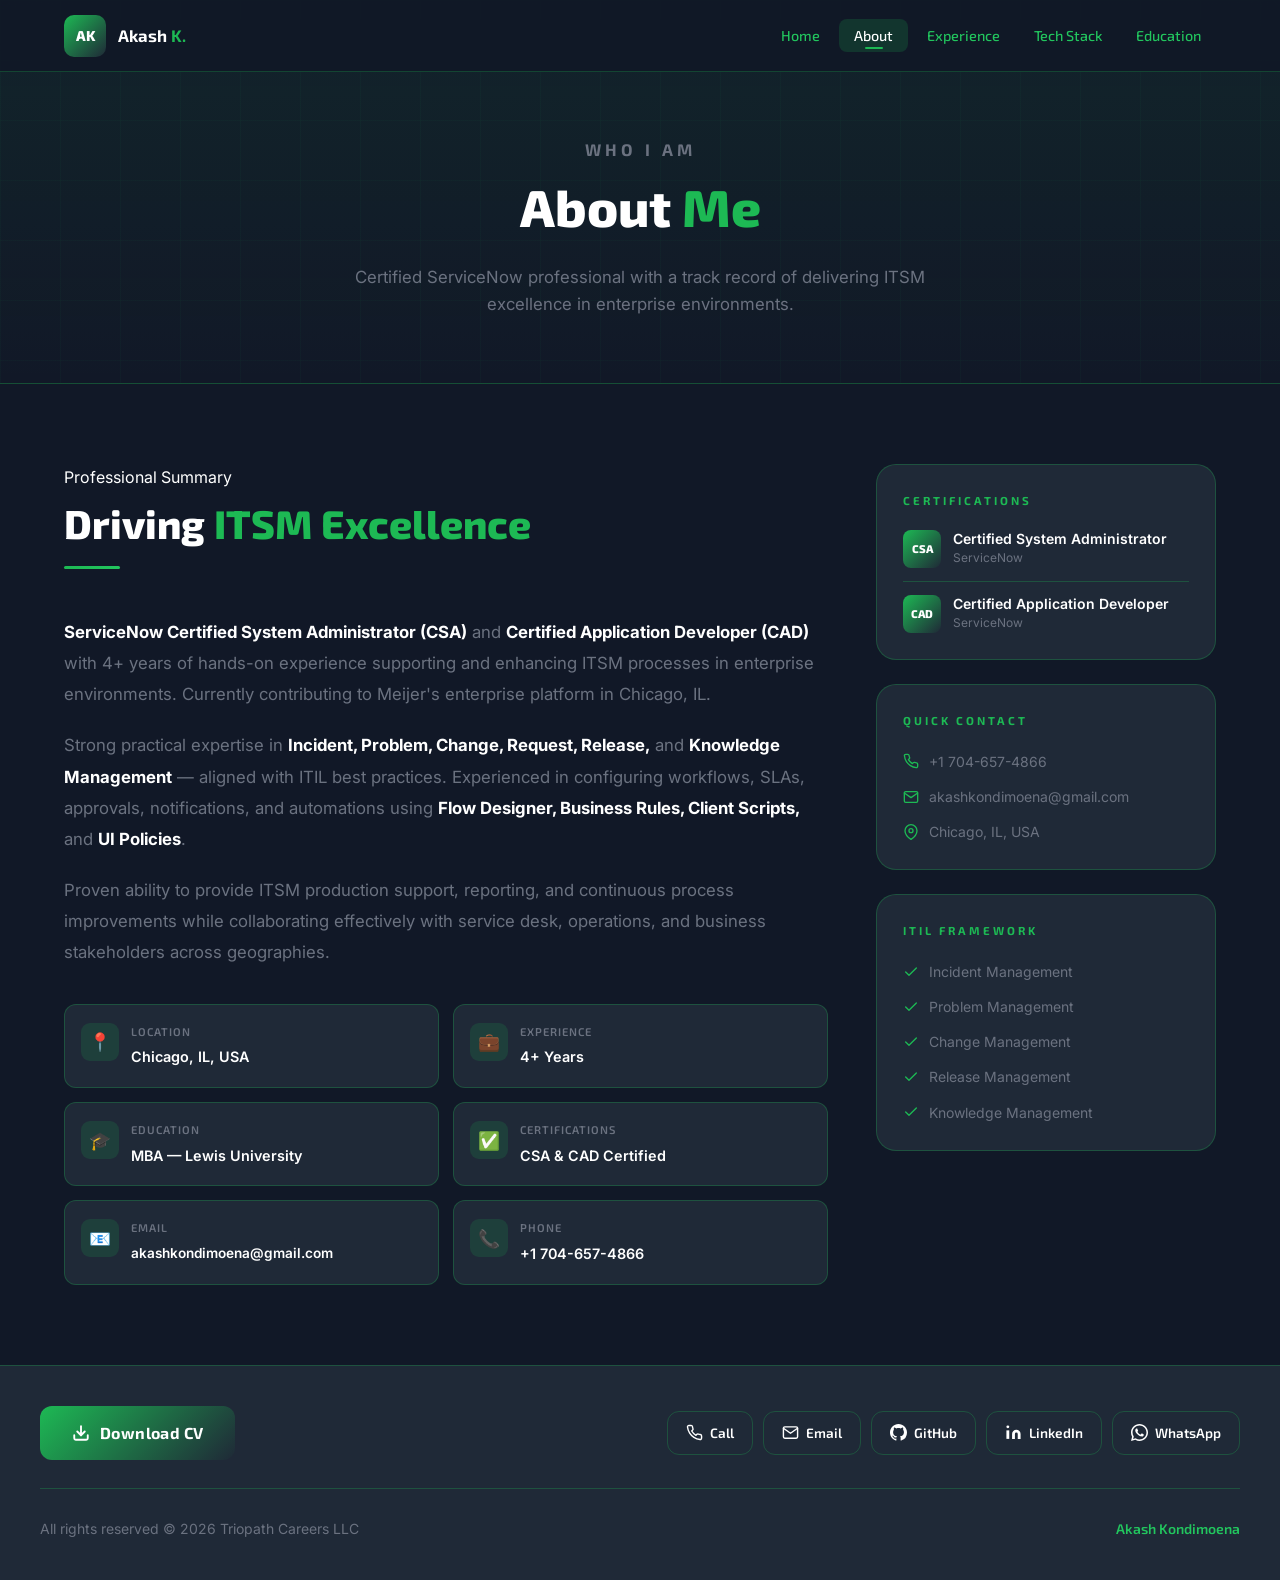
==== about.html @ beff3162 "akash-portfolio-files" ====
<!DOCTYPE html>
<html lang="en">
<head>
  <meta charset="UTF-8" />
  <meta name="viewport" content="width=device-width, initial-scale=1.0" />
  <meta name="description" content="About Akash Kondimoena — ServiceNow Developer with 4+ years enterprise ITSM experience." />
  <title>About | Akash Kondimoena</title>
  <link rel="preconnect" href="https://fonts.googleapis.com" />
  <link rel="preconnect" href="https://fonts.gstatic.com" crossorigin />
  <link href="https://fonts.googleapis.com/css2?family=Exo+2:ital,wght@0,300;0,400;0,500;0,600;0,700;0,800;1,300&family=Inter:wght@300;400;500;600&display=swap" rel="stylesheet" />
  <link rel="stylesheet" href="css/style.css" />
</head>
<body data-page="about">

  <!-- ── NAVBAR ─────────────────────────────────────────────── -->
  <nav class="navbar" id="navbar" role="navigation" aria-label="Main navigation">
    <div class="nav-container">
      <a aria-label='Home' class='nav-logo' href='/'>
        <span class="logo-badge" aria-hidden="true">AK</span>
        <span class="logo-name">Akash <span class="accent">K.</span></span>
      </a>
      <ul class="nav-menu" id="navMenu" role="menubar">
        <li role="none"><a class='nav-link' data-page='home' href='/' role='menuitem'>Home</a></li>
        <li role="none"><a class='nav-link' data-page='about' href='/about' role='menuitem'>About</a></li>
        <li role="none"><a class='nav-link' data-page='experience' href='/experience' role='menuitem'>Experience</a></li>
        <li role="none"><a class='nav-link' data-page='techstack' href='/techstack' role='menuitem'>Tech Stack</a></li>
        <li role="none"><a class='nav-link' data-page='education' href='/education' role='menuitem'>Education</a></li>
      </ul>
      <button class="hamburger" id="hamburger" aria-label="Toggle navigation" aria-expanded="false">
        <span></span><span></span><span></span>
      </button>
    </div>
  </nav>

  <main>

    <!-- ── PAGE HERO ──────────────────────────────────────────── -->
    <section class="page-hero" aria-label="Page header">
      <p class="page-hero-label">Who I Am</p>
      <h1>About <span class="accent">Me</span></h1>
      <p>Certified ServiceNow professional with a track record of delivering ITSM excellence in enterprise environments.</p>
    </section>

    <!-- ── ABOUT CONTENT ──────────────────────────────────────── -->
    <section class="section" aria-label="About details">
      <div class="container">
        <div class="about-layout">

          <!-- Left: Summary + Highlights -->
          <div>
            <span class="section-label">Professional Summary</span>
            <h2 class="section-title">Driving <span class="accent">ITSM Excellence</span></h2>
            <div class="section-divider"></div>

            <div class="about-summary fade-in">
              <p>
                <strong>ServiceNow Certified System Administrator (CSA)</strong> and
                <strong>Certified Application Developer (CAD)</strong> with 4+ years of
                hands-on experience supporting and enhancing ITSM processes in enterprise
                environments. Currently contributing to Meijer's enterprise platform in
                Chicago, IL.
              </p>
              <p>
                Strong practical expertise in <strong>Incident, Problem, Change, Request,
                Release,</strong> and <strong>Knowledge Management</strong> — aligned with
                ITIL best practices. Experienced in configuring workflows, SLAs, approvals,
                notifications, and automations using <strong>Flow Designer, Business Rules,
                Client Scripts,</strong> and <strong>UI Policies</strong>.
              </p>
              <p>
                Proven ability to provide ITSM production support, reporting, and continuous
                process improvements while collaborating effectively with service desk,
                operations, and business stakeholders across geographies.
              </p>
            </div>

            <!-- Key Highlights -->
            <div class="highlights-grid" aria-label="Key highlights">

              <div class="highlight-card fade-in delay-1">
                <div class="hl-icon" aria-hidden="true">📍</div>
                <div>
                  <p class="hl-lbl">Location</p>
                  <p class="hl-val">Chicago, IL, USA</p>
                </div>
              </div>

              <div class="highlight-card fade-in delay-1">
                <div class="hl-icon" aria-hidden="true">💼</div>
                <div>
                  <p class="hl-lbl">Experience</p>
                  <p class="hl-val">4+ Years</p>
                </div>
              </div>

              <div class="highlight-card fade-in delay-2">
                <div class="hl-icon" aria-hidden="true">🎓</div>
                <div>
                  <p class="hl-lbl">Education</p>
                  <p class="hl-val">MBA — Lewis University</p>
                </div>
              </div>

              <div class="highlight-card fade-in delay-2">
                <div class="hl-icon" aria-hidden="true">✅</div>
                <div>
                  <p class="hl-lbl">Certifications</p>
                  <p class="hl-val">CSA &amp; CAD Certified</p>
                </div>
              </div>

              <div class="highlight-card fade-in delay-3">
                <div class="hl-icon" aria-hidden="true">📧</div>
                <div>
                  <p class="hl-lbl">Email</p>
                  <p class="hl-val" style="font-size:0.85rem;">akashkondimoena@gmail.com</p>
                </div>
              </div>

              <div class="highlight-card fade-in delay-3">
                <div class="hl-icon" aria-hidden="true">📞</div>
                <div>
                  <p class="hl-lbl">Phone</p>
                  <p class="hl-val">+1 704-657-4866</p>
                </div>
              </div>

            </div>
          </div>

          <!-- Right: Sidebar -->
          <div class="about-sidebar">

            <!-- Certifications Panel -->
            <div class="sidebar-panel fade-in">
              <p class="sidebar-panel-title">Certifications</p>

              <div class="cert-row">
                <div class="cert-icon-box">CSA</div>
                <div>
                  <p class="cert-row-name">Certified System Administrator</p>
                  <p class="cert-row-org">ServiceNow</p>
                </div>
              </div>

              <div class="cert-row">
                <div class="cert-icon-box">CAD</div>
                <div>
                  <p class="cert-row-name">Certified Application Developer</p>
                  <p class="cert-row-org">ServiceNow</p>
                </div>
              </div>
            </div>

            <!-- Contact Quick Panel -->
            <div class="sidebar-panel fade-in delay-1">
              <p class="sidebar-panel-title">Quick Contact</p>
              <ul class="contact-info-list">

                <li class="contact-info-item">
                  <svg viewBox="0 0 24 24" fill="none" stroke="currentColor" stroke-width="2" stroke-linecap="round" stroke-linejoin="round" aria-hidden="true">
                    <path d="M22 16.92v3a2 2 0 0 1-2.18 2 19.79 19.79 0 0 1-8.63-3.07 19.5 19.5 0 0 1-6-6 19.79 19.79 0 0 1-3.07-8.67A2 2 0 0 1 4.11 2h3a2 2 0 0 1 2 1.72 12.84 12.84 0 0 0 .7 2.81 2 2 0 0 1-.45 2.11L8.09 9.91a16 16 0 0 0 6 6l1.27-1.27a2 2 0 0 1 2.11-.45 12.84 12.84 0 0 0 2.81.7A2 2 0 0 1 22 16.92z"/>
                  </svg>
                  <a href="tel:+17046574866" style="color:inherit;">+1 704-657-4866</a>
                </li>

                <li class="contact-info-item">
                  <svg viewBox="0 0 24 24" fill="none" stroke="currentColor" stroke-width="2" stroke-linecap="round" stroke-linejoin="round" aria-hidden="true">
                    <path d="M4 4h16c1.1 0 2 .9 2 2v12c0 1.1-.9 2-2 2H4c-1.1 0-2-.9-2-2V6c0-1.1.9-2 2-2z"/>
                    <polyline points="22,6 12,13 2,6"/>
                  </svg>
                  <a href="mailto:akashkondimoena@gmail.com" style="color:inherit;">akashkondimoena@gmail.com</a>
                </li>

                <li class="contact-info-item">
                  <svg viewBox="0 0 24 24" fill="none" stroke="currentColor" stroke-width="2" stroke-linecap="round" stroke-linejoin="round" aria-hidden="true">
                    <path d="M21 10c0 7-9 13-9 13s-9-6-9-13a9 9 0 0 1 18 0z"/>
                    <circle cx="12" cy="10" r="3"/>
                  </svg>
                  Chicago, IL, USA
                </li>

              </ul>
            </div>

            <!-- ITIL Framework -->
            <div class="sidebar-panel fade-in delay-2">
              <p class="sidebar-panel-title">ITIL Framework</p>
              <ul class="contact-info-list">
                <li class="contact-info-item">
                  <svg viewBox="0 0 24 24" fill="none" stroke="currentColor" stroke-width="2" stroke-linecap="round" stroke-linejoin="round" aria-hidden="true">
                    <polyline points="20 6 9 17 4 12"/>
                  </svg>
                  Incident Management
                </li>
                <li class="contact-info-item">
                  <svg viewBox="0 0 24 24" fill="none" stroke="currentColor" stroke-width="2" stroke-linecap="round" stroke-linejoin="round" aria-hidden="true">
                    <polyline points="20 6 9 17 4 12"/>
                  </svg>
                  Problem Management
                </li>
                <li class="contact-info-item">
                  <svg viewBox="0 0 24 24" fill="none" stroke="currentColor" stroke-width="2" stroke-linecap="round" stroke-linejoin="round" aria-hidden="true">
                    <polyline points="20 6 9 17 4 12"/>
                  </svg>
                  Change Management
                </li>
                <li class="contact-info-item">
                  <svg viewBox="0 0 24 24" fill="none" stroke="currentColor" stroke-width="2" stroke-linecap="round" stroke-linejoin="round" aria-hidden="true">
                    <polyline points="20 6 9 17 4 12"/>
                  </svg>
                  Release Management
                </li>
                <li class="contact-info-item">
                  <svg viewBox="0 0 24 24" fill="none" stroke="currentColor" stroke-width="2" stroke-linecap="round" stroke-linejoin="round" aria-hidden="true">
                    <polyline points="20 6 9 17 4 12"/>
                  </svg>
                  Knowledge Management
                </li>
              </ul>
            </div>

          </div>
        </div>
      </div>
    </section>

  </main>

  <!-- ── FOOTER (injected by JS) ────────────────────────────── -->
  <footer class="site-footer" id="site-footer" role="contentinfo"></footer>

  <script src="js/main.js"></script>
</body>
</html>
---- css/style.css ----
/* ============================================================
   AKASH KONDIMOENA — PORTFOLIO STYLESHEET
   Fonts   : Exo 2 (≈ Samsung One) | Inter (≈ Oracle Sans)
   Palette : Charcoal Black | Dark Gray | Accent Green | Primary Green | White
   ============================================================ */

@import url('https://fonts.googleapis.com/css2?family=Exo+2:ital,wght@0,300;0,400;0,500;0,600;0,700;0,800;1,300&family=Inter:wght@300;400;500;600&display=swap');

/* ── DESIGN TOKENS ─────────────────────────────────────────── */
:root {
  /* Core Palette */
  --dark-navy:   #111827;
  --royal-blue:  #1F2937;
  --light-azure: #22C55E;
  --royal-azure: #1DB954;
  --white:       #FFFFFF;

  /* Surface tints */
  --surface-1:   #1F2937;
  --surface-2:   #374151;
  --border:      rgba(29, 185, 84, 0.28);
  --text-muted:  #6B7280;

  /* Typography */
  --font-primary:   'Exo 2', 'Segoe UI', Arial, sans-serif;
  --font-secondary: 'Inter', 'Segoe UI', system-ui, sans-serif;

  /* Layout */
  --nav-height: 72px;
  --max-w:      1200px;

  /* Effects */
  --transition: all 0.3s cubic-bezier(0.4, 0, 0.2, 1);
  --radius:     12px;
  --radius-lg:  20px;
  --shadow:     0 8px 32px rgba(17, 24, 39, 0.65);
  --glow:       0 0 24px rgba(29, 185, 84, 0.35);
}

/* ── RESET ─────────────────────────────────────────────────── */
*, *::before, *::after { box-sizing: border-box; margin: 0; padding: 0; }
html  { scroll-behavior: smooth; font-size: 16px; }
body  {
  font-family: var(--font-secondary);
  background: var(--dark-navy);
  color: var(--white);
  line-height: 1.65;
  min-height: 100vh;
  overflow-x: hidden;
}
a   { text-decoration: none; color: inherit; }
ul  { list-style: none; }
img { max-width: 100%; display: block; }

/* ── UTILITIES ─────────────────────────────────────────────── */
.container    { max-width: var(--max-w); margin: 0 auto; padding: 0 24px; }
.accent       { color: var(--royal-azure); }
.text-azure   { color: var(--light-azure); }
.text-muted   { color: var(--text-muted); }
.section      { padding: 80px 0; }
.section > .container > .section-label {
  display: block;
  font-family: var(--font-primary);
  font-size: 0.72rem;
  font-weight: 700;
  letter-spacing: 4px;
  text-transform: uppercase;
  color: var(--royal-azure);
  margin-bottom: 12px;
}
.section-title {
  font-family: var(--font-primary);
  font-size: clamp(1.75rem, 3.5vw, 2.5rem);
  font-weight: 800;
  margin-bottom: 10px;
}
.section-divider {
  width: 56px; height: 3px;
  background: linear-gradient(90deg, var(--royal-azure), var(--light-azure));
  border-radius: 2px;
  margin-bottom: 48px;
}

/* ── BUTTONS ───────────────────────────────────────────────── */
.btn {
  display: inline-flex;
  align-items: center;
  gap: 8px;
  padding: 13px 30px;
  border-radius: var(--radius);
  font-family: var(--font-primary);
  font-size: 0.95rem;
  font-weight: 600;
  letter-spacing: 0.4px;
  cursor: pointer;
  transition: var(--transition);
  border: 2px solid transparent;
  white-space: nowrap;
}
.btn-primary {
  background: var(--royal-azure);
  color: var(--white);
  border-color: var(--royal-azure);
}
.btn-primary:hover {
  background: var(--royal-blue);
  border-color: var(--royal-blue);
  transform: translateY(-2px);
  box-shadow: var(--glow);
}
.btn-secondary {
  background: transparent;
  color: var(--white);
  border-color: var(--royal-azure);
}
.btn-secondary:hover {
  background: rgba(29, 185, 84, 0.15);
  transform: translateY(-2px);
}

/* ── NAVBAR ────────────────────────────────────────────────── */
.navbar {
  position: fixed;
  top: 0; left: 0; right: 0;
  height: var(--nav-height);
  z-index: 1000;
  background: rgba(17, 24, 39, 0.92);
  backdrop-filter: blur(20px);
  -webkit-backdrop-filter: blur(20px);
  border-bottom: 1px solid var(--border);
  transition: var(--transition);
}
.navbar.scrolled { box-shadow: 0 4px 28px rgba(17, 24, 39, 0.85); }

.nav-container {
  max-width: var(--max-w);
  margin: 0 auto;
  padding: 0 24px;
  height: 100%;
  display: flex;
  align-items: center;
  justify-content: space-between;
}

/* Logo */
.nav-logo { display: flex; align-items: center; gap: 12px; }
.logo-badge {
  width: 42px; height: 42px;
  border-radius: 10px;
  background: linear-gradient(135deg, var(--royal-azure) 0%, var(--royal-blue) 100%);
  display: flex; align-items: center; justify-content: center;
  font-family: var(--font-primary);
  font-weight: 800; font-size: 0.9rem;
  color: var(--white);
  flex-shrink: 0;
}
.logo-name {
  font-family: var(--font-primary);
  font-size: 1.05rem; font-weight: 700;
}

/* Nav links */
.nav-menu { display: flex; align-items: center; gap: 4px; }
.nav-link {
  padding: 8px 15px;
  border-radius: 8px;
  font-family: var(--font-primary);
  font-size: 0.9rem; font-weight: 500;
  color: var(--light-azure);
  transition: var(--transition);
  position: relative;
}
.nav-link:hover,
.nav-link.active {
  color: var(--white);
  background: rgba(29, 185, 84, 0.18);
}
.nav-link.active::after {
  content: '';
  position: absolute; bottom: 3px; left: 50%;
  transform: translateX(-50%);
  width: 18px; height: 2px;
  background: var(--royal-azure); border-radius: 2px;
}

/* Hamburger */
.hamburger {
  display: none;
  flex-direction: column;
  gap: 5px;
  background: none; border: none;
  cursor: pointer; padding: 6px;
}
.hamburger span {
  display: block; width: 24px; height: 2px;
  background: var(--white); border-radius: 2px;
  transition: var(--transition);
}
.hamburger.open span:nth-child(1) { transform: translateY(7px) rotate(45deg); }
.hamburger.open span:nth-child(2) { opacity: 0; transform: scaleX(0); }
.hamburger.open span:nth-child(3) { transform: translateY(-7px) rotate(-45deg); }

/* ── FADE-IN ANIMATION ─────────────────────────────────────── */
.fade-in {
  opacity: 0;
  transform: translateY(28px);
  transition: opacity 0.65s ease, transform 0.65s ease;
}
.fade-in.visible { opacity: 1; transform: translateY(0); }

/* delay helpers */
.delay-1 { transition-delay: 0.1s; }
.delay-2 { transition-delay: 0.2s; }
.delay-3 { transition-delay: 0.3s; }
.delay-4 { transition-delay: 0.4s; }
.delay-5 { transition-delay: 0.5s; }

/* ════════════════════════════════════════════════════════════
   HOME PAGE
   ════════════════════════════════════════════════════════════ */
.hero {
  min-height: 100vh;
  display: flex; align-items: center;
  position: relative; overflow: hidden;
  padding-top: var(--nav-height);
}

/* Atmospheric background */
.hero-bg {
  position: absolute; inset: 0; pointer-events: none;
  background:
    radial-gradient(ellipse 75% 65% at 68% 48%, rgba(29, 185, 84, 0.13) 0%, transparent 60%),
    radial-gradient(ellipse 45% 50% at 15% 75%, rgba(31, 41, 55, 0.10) 0%, transparent 55%);
}
.hero-grid {
  position: absolute; inset: 0; pointer-events: none;
  background-image:
    linear-gradient(rgba(29, 185, 84, 0.04) 1px, transparent 1px),
    linear-gradient(90deg, rgba(29, 185, 84, 0.04) 1px, transparent 1px);
  background-size: 60px 60px;
}

.hero-inner {
  max-width: var(--max-w); margin: 0 auto;
  padding: 0 24px; width: 100%; z-index: 1;
}
.hero-content {
  display: grid; grid-template-columns: 1.15fr 0.85fr;
  gap: 48px; align-items: center;
}

/* Hero Text */
.hero-greeting {
  font-family: var(--font-primary);
  font-size: 1rem; font-weight: 500;
  color: var(--royal-azure); letter-spacing: 3px;
  margin-bottom: 10px;
}
.hero-name {
  font-family: var(--font-primary);
  font-size: clamp(2.4rem, 5vw, 4rem);
  font-weight: 800; line-height: 1.1;
  margin-bottom: 14px;
}
.hero-role {
  font-family: var(--font-primary);
  font-size: clamp(1.1rem, 2.5vw, 1.6rem);
  font-weight: 500; color: var(--light-azure);
  margin-bottom: 22px;
}
.hero-headline {
  display: inline-block;
  font-family: var(--font-primary);
  font-size: 0.78rem; font-weight: 700;
  letter-spacing: 2.5px; text-transform: uppercase;
  color: var(--royal-azure);
  background: rgba(29, 185, 84, 0.10);
  border: 1px solid rgba(29, 185, 84, 0.30);
  padding: 6px 16px; border-radius: 100px;
  margin-bottom: 26px;
}
.hero-tagline {
  font-size: 1.05rem; color: var(--text-muted);
  max-width: 480px; line-height: 1.75;
  margin-bottom: 36px;
}
.hero-ctas { display: flex; gap: 16px; flex-wrap: wrap; margin-bottom: 36px; }
.hero-badges { display: flex; gap: 10px; flex-wrap: wrap; }
.cert-pill {
  font-family: var(--font-primary);
  font-size: 0.78rem; font-weight: 600;
  color: var(--light-azure);
  background: rgba(34, 197, 94, 0.08);
  border: 1px solid rgba(34, 197, 94, 0.20);
  padding: 5px 14px; border-radius: 6px;
}

/* Hero Avatar — wrapper */
.hero-avatar {
  position: relative;                  /* stacking context for absolute children */
  width: 340px; height: 340px;
  display: flex; align-items: center; justify-content: center;
  margin-left: auto;                   /* push avatar to far right of its grid cell */
  margin-right: 32px;                  /* breathing room from viewport edge */
}

/* Orbital ring + dots — ONLY this element spins */
.avatar-orbital {
  position: absolute; inset: 0;        /* fills the 320×320 wrapper */
  border-radius: 50%;
  border: 1px solid rgba(29, 185, 84, 0.18);
  animation: orbit-spin 24s linear infinite;
  /* photo is NOT a child of this element */
}

/* Photo rings — static, centered by flex on .hero-avatar */
.avatar-mid {
  width: 265px; height: 265px; border-radius: 50%;
  border: 1px solid rgba(29, 185, 84, 0.35);
  display: flex; align-items: center; justify-content: center;
  background: rgba(31, 41, 55, 0.08);
  /* no animation — stays upright */
}
.avatar-core {
  width: 210px; height: 210px; border-radius: 50%;
  background: var(--surface-2);
  display: flex; align-items: center; justify-content: center;
  overflow: hidden;
  box-shadow: 0 0 50px rgba(29, 185, 84, 0.45), 0 0 0 3px var(--royal-azure);
}
.avatar-core img {
  width: 100%; height: 100%;
  object-fit: cover;
  object-position: top center;   /* keeps face centred in the circle */
  border-radius: 50%;
  display: block;
  /* no rotation — image is always upright */
}
/* fallback initials (shown if image fails to load) */
.avatar-letters {
  font-family: var(--font-primary);
  font-size: 3.8rem; font-weight: 800;
  color: var(--white); letter-spacing: 6px;
}
.orbit-node {
  position: absolute; border-radius: 50%;
  background: var(--light-azure);
  box-shadow: 0 0 8px var(--light-azure);
}
.orbit-node-a { width: 12px; height: 12px; top: 16px; left: 50%; transform: translateX(-50%); }
.orbit-node-b { width: 9px;  height: 9px;  bottom: 18px; right: 30px; }
.orbit-node-c { width: 7px;  height: 7px;  top: 50%; left: 14px; transform: translateY(-50%); }

@keyframes orbit-spin { from { transform: rotate(0deg); } to { transform: rotate(360deg); } }

/* Hero Stats */
.hero-stats {
  display: flex; gap: 36px;
  margin-top: 52px; padding-top: 32px;
  border-top: 1px solid var(--border);
}
.stat { text-align: center; }
.stat-num {
  font-family: var(--font-primary);
  font-size: 2.2rem; font-weight: 800;
  color: var(--royal-azure); display: block;
}
.stat-lbl {
  font-size: 0.75rem; color: var(--text-muted);
  text-transform: uppercase; letter-spacing: 1.5px;
}

/* ════════════════════════════════════════════════════════════
   PAGE HEADER  (used on inner pages)
   ════════════════════════════════════════════════════════════ */
.page-hero {
  padding: calc(var(--nav-height) + 64px) 24px 64px;
  background: linear-gradient(180deg, rgba(29, 185, 84, 0.08) 0%, transparent 100%);
  border-bottom: 1px solid var(--border);
  text-align: center;
  position: relative; overflow: hidden;
}
.page-hero::before {
  content: '';
  position: absolute; inset: 0; pointer-events: none;
  background-image:
    linear-gradient(rgba(29, 185, 84, 0.035) 1px, transparent 1px),
    linear-gradient(90deg, rgba(29, 185, 84, 0.035) 1px, transparent 1px);
  background-size: 60px 60px;
}
.page-hero-label {
  display: inline-block;
  font-family: var(--font-primary);
  font-size: 0.72rem; font-weight: 700;
  letter-spacing: 4px; text-transform: uppercase;
  color: var(--royal-azure); margin-bottom: 14px;
}
.page-hero h1 {
  font-family: var(--font-primary);
  font-size: clamp(2rem, 5vw, 3.25rem);
  font-weight: 800; margin-bottom: 14px;
  position: relative;
}
.page-hero p {
  font-size: 1.05rem; color: var(--text-muted);
  max-width: 580px; margin: 0 auto;
  position: relative;
}

/* ════════════════════════════════════════════════════════════
   ABOUT PAGE
   ════════════════════════════════════════════════════════════ */
.about-layout {
  display: grid; grid-template-columns: 1fr 340px;
  gap: 48px; align-items: start;
}
.about-summary p {
  font-size: 1.05rem; color: var(--text-muted);
  line-height: 1.85; margin-bottom: 20px;
}
.about-summary p strong { color: var(--white); }

.highlights-grid {
  display: grid; grid-template-columns: 1fr 1fr;
  gap: 14px; margin-top: 36px;
}
.highlight-card {
  background: var(--surface-1);
  border: 1px solid var(--border);
  border-radius: var(--radius);
  padding: 18px 16px;
  display: flex; align-items: flex-start; gap: 12px;
  transition: var(--transition);
}
.highlight-card:hover { border-color: var(--royal-azure); }
.hl-icon {
  width: 38px; height: 38px; border-radius: 9px;
  background: rgba(29, 185, 84, 0.15);
  display: flex; align-items: center; justify-content: center;
  font-size: 1.1rem; flex-shrink: 0;
}
.hl-lbl {
  font-family: var(--font-primary);
  font-size: 0.7rem; font-weight: 600;
  color: var(--text-muted); text-transform: uppercase;
  letter-spacing: 1px; margin-bottom: 4px;
}
.hl-val { font-size: 0.9rem; font-weight: 600; }

/* About sidebar */
.about-sidebar { display: flex; flex-direction: column; gap: 24px; }
.sidebar-panel {
  background: var(--surface-1);
  border: 1px solid var(--border);
  border-radius: var(--radius-lg); padding: 26px;
}
.sidebar-panel-title {
  font-family: var(--font-primary);
  font-size: 0.72rem; font-weight: 700;
  letter-spacing: 3px; text-transform: uppercase;
  color: var(--royal-azure); margin-bottom: 20px;
}
.cert-row {
  display: flex; align-items: center; gap: 12px;
  padding: 13px 0; border-bottom: 1px solid var(--border);
}
.cert-row:last-child { border-bottom: none; padding-bottom: 0; }
.cert-row:first-of-type { padding-top: 0; }
.cert-icon-box {
  width: 38px; height: 38px; border-radius: 8px;
  background: linear-gradient(135deg, var(--royal-azure), var(--royal-blue));
  display: flex; align-items: center; justify-content: center;
  font-family: var(--font-primary); font-weight: 800;
  font-size: 0.7rem; color: var(--white); flex-shrink: 0;
}
.cert-row-name { font-size: 0.875rem; font-weight: 600; line-height: 1.3; }
.cert-row-org  { font-size: 0.75rem; color: var(--text-muted); }

/* Contact info block */
.contact-info-list { display: flex; flex-direction: column; gap: 12px; }
.contact-info-item {
  display: flex; align-items: center; gap: 10px;
  font-size: 0.875rem; color: var(--text-muted);
  word-break: break-all;
}
.contact-info-item svg { width: 16px; height: 16px; flex-shrink: 0; color: var(--royal-azure); }

/* ════════════════════════════════════════════════════════════
   EXPERIENCE PAGE
   ════════════════════════════════════════════════════════════ */
.timeline { position: relative; padding-left: 44px; }
.timeline::before {
  content: '';
  position: absolute; left: 0; top: 24px; bottom: 0;
  width: 2px;
  background: linear-gradient(180deg, var(--royal-azure) 0%, rgba(29, 185, 84, 0.05) 100%);
}

.tl-item {
  position: relative; margin-bottom: 48px;
  opacity: 0; transform: translateX(-20px);
  transition: opacity 0.55s ease, transform 0.55s ease;
}
.tl-item.visible { opacity: 1; transform: translateX(0); }
.tl-item:nth-child(2) { transition-delay: 0.15s; }

.tl-dot {
  position: absolute; left: -50px; top: 28px;
  width: 14px; height: 14px; border-radius: 50%;
  background: var(--royal-azure);
  border: 3px solid var(--dark-navy);
  box-shadow: 0 0 0 2px var(--royal-azure);
}
.tl-dot.current {
  background: var(--light-azure);
  box-shadow: 0 0 0 2px var(--light-azure), 0 0 18px rgba(34, 197, 94, 0.6);
  animation: tl-pulse 2.2s ease infinite;
}
@keyframes tl-pulse {
  0%, 100% { box-shadow: 0 0 0 2px var(--light-azure), 0 0 18px rgba(34, 197, 94, 0.6); }
  50%       { box-shadow: 0 0 0 4px var(--light-azure), 0 0 28px rgba(34, 197, 94, 0.9); }
}

.exp-card {
  background: var(--surface-1);
  border: 1px solid var(--border);
  border-radius: var(--radius-lg); padding: 32px;
  transition: var(--transition);
}
.exp-card:hover { border-color: var(--royal-azure); box-shadow: var(--glow); }

.exp-top {
  display: flex; justify-content: space-between;
  align-items: flex-start; flex-wrap: wrap; gap: 12px;
  margin-bottom: 6px;
}
.exp-role {
  font-family: var(--font-primary);
  font-size: 1.3rem; font-weight: 700;
}
.exp-duration-badge {
  font-family: var(--font-primary);
  font-size: 0.82rem; font-weight: 700;
  color: var(--royal-azure);
  background: rgba(29, 185, 84, 0.10);
  border: 1px solid rgba(29, 185, 84, 0.28);
  padding: 4px 14px; border-radius: 100px;
  white-space: nowrap;
}
.exp-company {
  font-size: 0.98rem; color: var(--light-azure);
  margin-bottom: 20px;
  display: flex; align-items: center; gap: 8px;
}
.exp-company::before {
  content: '';
  width: 4px; height: 4px; border-radius: 50%;
  background: var(--light-azure); flex-shrink: 0;
}

.live-badge {
  display: inline-flex; align-items: center; gap: 6px;
  font-family: var(--font-primary);
  font-size: 0.72rem; font-weight: 700;
  color: var(--light-azure);
  background: rgba(34, 197, 94, 0.10);
  border: 1px solid rgba(34, 197, 94, 0.22);
  padding: 4px 12px; border-radius: 100px;
  margin-bottom: 16px;
}
.live-dot {
  width: 6px; height: 6px; border-radius: 50%;
  background: var(--light-azure);
  animation: blink-dot 1.6s ease infinite;
}
@keyframes blink-dot {
  0%, 100% { opacity: 1; }
  50%       { opacity: 0.25; }
}

.resp-list { display: flex; flex-direction: column; gap: 12px; }
.resp-list li {
  position: relative;
  padding-left: 22px;
  color: var(--text-muted);
  font-size: 0.95rem;
  line-height: 1.75;
}
.resp-list li::before {
  content: '▸';
  color: var(--royal-azure);
  position: absolute;
  left: 0;
  top: 1px;
}
.resp-list li strong { color: var(--white); font-weight: 600; }

/* ════════════════════════════════════════════════════════════
   TECH STACK PAGE  —  Category + Pill Badge Layout
   ════════════════════════════════════════════════════════════ */

/* Category block */
.skill-section { margin-bottom: 36px; }

/* Header row: icon box + title + subtitle */
.skill-cat-header {
  display: flex; align-items: center; gap: 12px;
  margin-bottom: 14px;
}
.skill-cat-icon {
  width: 42px; height: 42px; border-radius: 10px;
  display: flex; align-items: center; justify-content: center;
  font-size: 1.1rem; flex-shrink: 0;
}
/* icon gradient variants */
.skill-cat-icon.g1 { background: linear-gradient(135deg, #1DB954, #16a34a); }
.skill-cat-icon.g2 { background: linear-gradient(135deg, #15803d, #166534); }
.skill-cat-icon.g3 { background: linear-gradient(135deg, #16a34a, #14532d); }
.skill-cat-icon.g4 { background: linear-gradient(135deg, #1DB954, #0d9488); }
.skill-cat-icon.g5 { background: linear-gradient(135deg, #16a34a, #111827); }
.skill-cat-icon.g6 { background: linear-gradient(135deg, #22C55E, #15803d); }
.skill-cat-icon.g7 { background: linear-gradient(135deg, #1DB954, #15803d); }

.skill-cat-meta { display: flex; flex-direction: column; gap: 2px; }
.skill-cat-title {
  font-family: var(--font-primary);
  font-size: 1rem; font-weight: 700;
  color: var(--white);
}
.skill-cat-desc {
  font-size: 0.78rem; color: var(--text-muted);
}

/* Pill badges row */
.skill-pills {
  display: flex; flex-wrap: wrap; gap: 8px;
}
.skill-pill {
  display: inline-flex; align-items: center; gap: 7px;
  padding: 7px 13px;
  background: var(--surface-1);
  border: 1px solid var(--border);
  border-radius: 6px;
  font-family: var(--font-secondary);
  font-size: 0.82rem; font-weight: 500;
  color: var(--white);
  cursor: default; transition: var(--transition);
}
.skill-pill:hover {
  border-color: var(--royal-azure);
  background: var(--surface-2);
  box-shadow: var(--glow);
  color: var(--light-azure);
}
.pill-dot {
  width: 6px; height: 6px; border-radius: 50%;
  background: var(--royal-azure); flex-shrink: 0;
}

/* ════════════════════════════════════════════════════════════
   EDUCATION PAGE
   ════════════════════════════════════════════════════════════ */
.edu-grid {
  display: grid;
  grid-template-columns: repeat(auto-fit, minmax(320px, 1fr));
  gap: 28px; margin-bottom: 64px;
}
.edu-card {
  background: var(--surface-1);
  border: 1px solid var(--border);
  border-radius: var(--radius-lg); padding: 34px;
  position: relative; overflow: hidden;
  transition: var(--transition);
}
.edu-card::before {
  content: '';
  position: absolute; top: 0; left: 0; right: 0; height: 3px;
  background: linear-gradient(90deg, var(--royal-azure), var(--light-azure));
}
.edu-card:hover { border-color: var(--royal-azure); box-shadow: var(--glow); transform: translateY(-4px); }

.edu-badge {
  display: inline-block;
  font-family: var(--font-primary);
  font-size: 0.7rem; font-weight: 700;
  letter-spacing: 2px; text-transform: uppercase;
  color: var(--royal-azure);
  background: rgba(29, 185, 84, 0.10);
  border: 1px solid rgba(29, 185, 84, 0.28);
  padding: 4px 12px; border-radius: 100px;
  margin-bottom: 16px;
}
.edu-degree {
  font-family: var(--font-primary);
  font-size: 1.2rem; font-weight: 700;
  color: var(--white); margin-bottom: 8px;
}
.edu-school {
  font-size: 1rem; color: var(--light-azure); margin-bottom: 20px;
}
.edu-meta {
  display: flex; gap: 20px; flex-wrap: wrap;
}
.edu-meta-item {
  display: flex; align-items: center; gap: 6px;
  font-family: var(--font-primary);
  font-size: 0.82rem; font-weight: 600; color: var(--text-muted);
}
.edu-meta-item svg { width: 14px; height: 14px; color: var(--royal-azure); }

/* Cert cards */
.cert-cards {
  display: grid; grid-template-columns: repeat(auto-fit, minmax(290px, 1fr));
  gap: 24px;
}
.cert-big-card {
  background: var(--surface-1);
  border: 1px solid var(--border);
  border-radius: var(--radius-lg); padding: 30px;
  display: flex; align-items: center; gap: 22px;
  transition: var(--transition);
}
.cert-big-card:hover { border-color: var(--royal-azure); box-shadow: var(--glow); transform: translateY(-3px); }
.cert-big-logo {
  width: 60px; height: 60px; border-radius: 14px; flex-shrink: 0;
  background: linear-gradient(135deg, var(--royal-azure), var(--royal-blue));
  display: flex; align-items: center; justify-content: center;
  font-family: var(--font-primary); font-weight: 800;
  font-size: 0.8rem; color: var(--white); letter-spacing: 1px;
  text-align: center; line-height: 1.2;
}
.cert-big-title {
  font-family: var(--font-primary); font-size: 1rem; font-weight: 700;
  color: var(--white); margin-bottom: 4px;
}
.cert-big-org { font-size: 0.85rem; color: var(--text-muted); }
.cert-verified {
  display: inline-flex; align-items: center; gap: 5px;
  font-family: var(--font-primary);
  font-size: 0.72rem; font-weight: 700;
  color: var(--light-azure);
  background: rgba(34, 197, 94, 0.10);
  border: 1px solid rgba(34, 197, 94, 0.20);
  padding: 3px 10px; border-radius: 100px;
  margin-top: 8px;
}

/* ════════════════════════════════════════════════════════════
   FOOTER
   ════════════════════════════════════════════════════════════ */
.site-footer {
  background: var(--surface-1);
  border-top: 1px solid var(--border);
  padding: 40px 24px;
}
.footer-wrap { max-width: var(--max-w); margin: 0 auto; }

.footer-main {
  display: flex; align-items: center;
  justify-content: space-between; gap: 28px;
  flex-wrap: wrap;
  padding-bottom: 28px; margin-bottom: 28px;
  border-bottom: 1px solid var(--border);
}

/* Download CV */
.btn-dl {
  display: inline-flex; align-items: center; gap: 10px;
  padding: 14px 32px;
  background: linear-gradient(135deg, var(--royal-azure), var(--royal-blue));
  color: var(--white); border-radius: var(--radius);
  font-family: var(--font-primary);
  font-size: 1rem; font-weight: 700;
  letter-spacing: 0.4px; border: none; cursor: pointer;
  transition: var(--transition); text-decoration: none;
}
.btn-dl:hover { transform: translateY(-3px); box-shadow: 0 8px 28px rgba(29, 185, 84, 0.55); }
.btn-dl svg { width: 18px; height: 18px; flex-shrink: 0; }

/* Contact buttons */
.footer-contacts { display: flex; gap: 10px; flex-wrap: wrap; align-items: center; }
.contact-pill {
  display: inline-flex; align-items: center; gap: 7px;
  padding: 10px 18px;
  border: 1px solid var(--border);
  border-radius: var(--radius); background: transparent;
  font-family: var(--font-primary); font-size: 0.85rem; font-weight: 600;
  color: var(--white); cursor: pointer; transition: var(--transition);
  text-decoration: none;
}
.contact-pill svg { width: 17px; height: 17px; flex-shrink: 0; }
.contact-pill:hover { border-color: var(--royal-azure); background: rgba(29, 185, 84, 0.14); transform: translateY(-2px); }
.contact-pill.wa:hover  { border-color: #25D366; background: rgba(37, 211, 102, 0.10); color: #4ADE80; }
.contact-pill.email:hover { border-color: var(--light-azure); }
.contact-pill.call:hover  { border-color: var(--light-azure); }

/* Footer bottom bar */
.footer-bottom {
  display: flex; justify-content: space-between;
  align-items: center; flex-wrap: wrap; gap: 12px;
}
.footer-copy { font-size: 0.875rem; color: var(--text-muted); }
.footer-sig  { font-family: var(--font-primary); font-size: 0.875rem; font-weight: 600; color: var(--light-azure); }

/* ════════════════════════════════════════════════════════════
   RESPONSIVE
   ════════════════════════════════════════════════════════════ */
@media (max-width: 1024px) {
  .hero-content { grid-template-columns: 1fr; text-align: center; }
  .hero-text { order: 2; }
  .hero-avatar { order: 1; margin-left: auto; margin-right: auto; }  /* centered on mobile */
  .hero-tagline { margin: 0 auto 36px; }
  .hero-ctas   { justify-content: center; }
  .hero-badges { justify-content: center; }
  .hero-stats  { justify-content: center; }
  .hero-avatar    { width: 240px; height: 240px; }
  .avatar-mid     { width: 196px; height: 196px; }
  .avatar-core    { width: 155px; height: 155px; }
  .avatar-letters { font-size: 3rem; }
  .about-layout { grid-template-columns: 1fr; }
  .about-sidebar { flex-direction: row; flex-wrap: wrap; }
  .sidebar-panel { flex: 1; min-width: 260px; }
}

@media (max-width: 768px) {
  .nav-menu {
    position: fixed;
    top: var(--nav-height); left: 0; right: 0;
    background: rgba(17, 24, 39, 0.97);
    backdrop-filter: blur(20px);
    border-bottom: 1px solid var(--border);
    flex-direction: column; padding: 16px;
    gap: 4px;
    transform: translateY(-110%); opacity: 0;
    pointer-events: none; transition: var(--transition);
  }
  .nav-menu.open { transform: translateY(0); opacity: 1; pointer-events: all; }
  .nav-link { padding: 12px 16px; font-size: 1rem; width: 100%; }
  .hamburger { display: flex; }
  .timeline { padding-left: 30px; }
  .tl-dot { left: -36px; }
  .exp-top { flex-direction: column; align-items: flex-start; }
  .footer-main { flex-direction: column; align-items: flex-start; }
  .highlights-grid { grid-template-columns: 1fr; }
}

@media (max-width: 480px) {
  .hero-name { font-size: 2.1rem; }
  .hero-ctas { flex-direction: column; width: 100%; }
  .btn { width: 100%; justify-content: center; }
  .hero-stats { flex-wrap: wrap; gap: 24px; justify-content: center; }
  .contact-pill .pill-label { display: none; }   /* icon-only on tiny screens */
  .footer-bottom { flex-direction: column; text-align: center; }
}
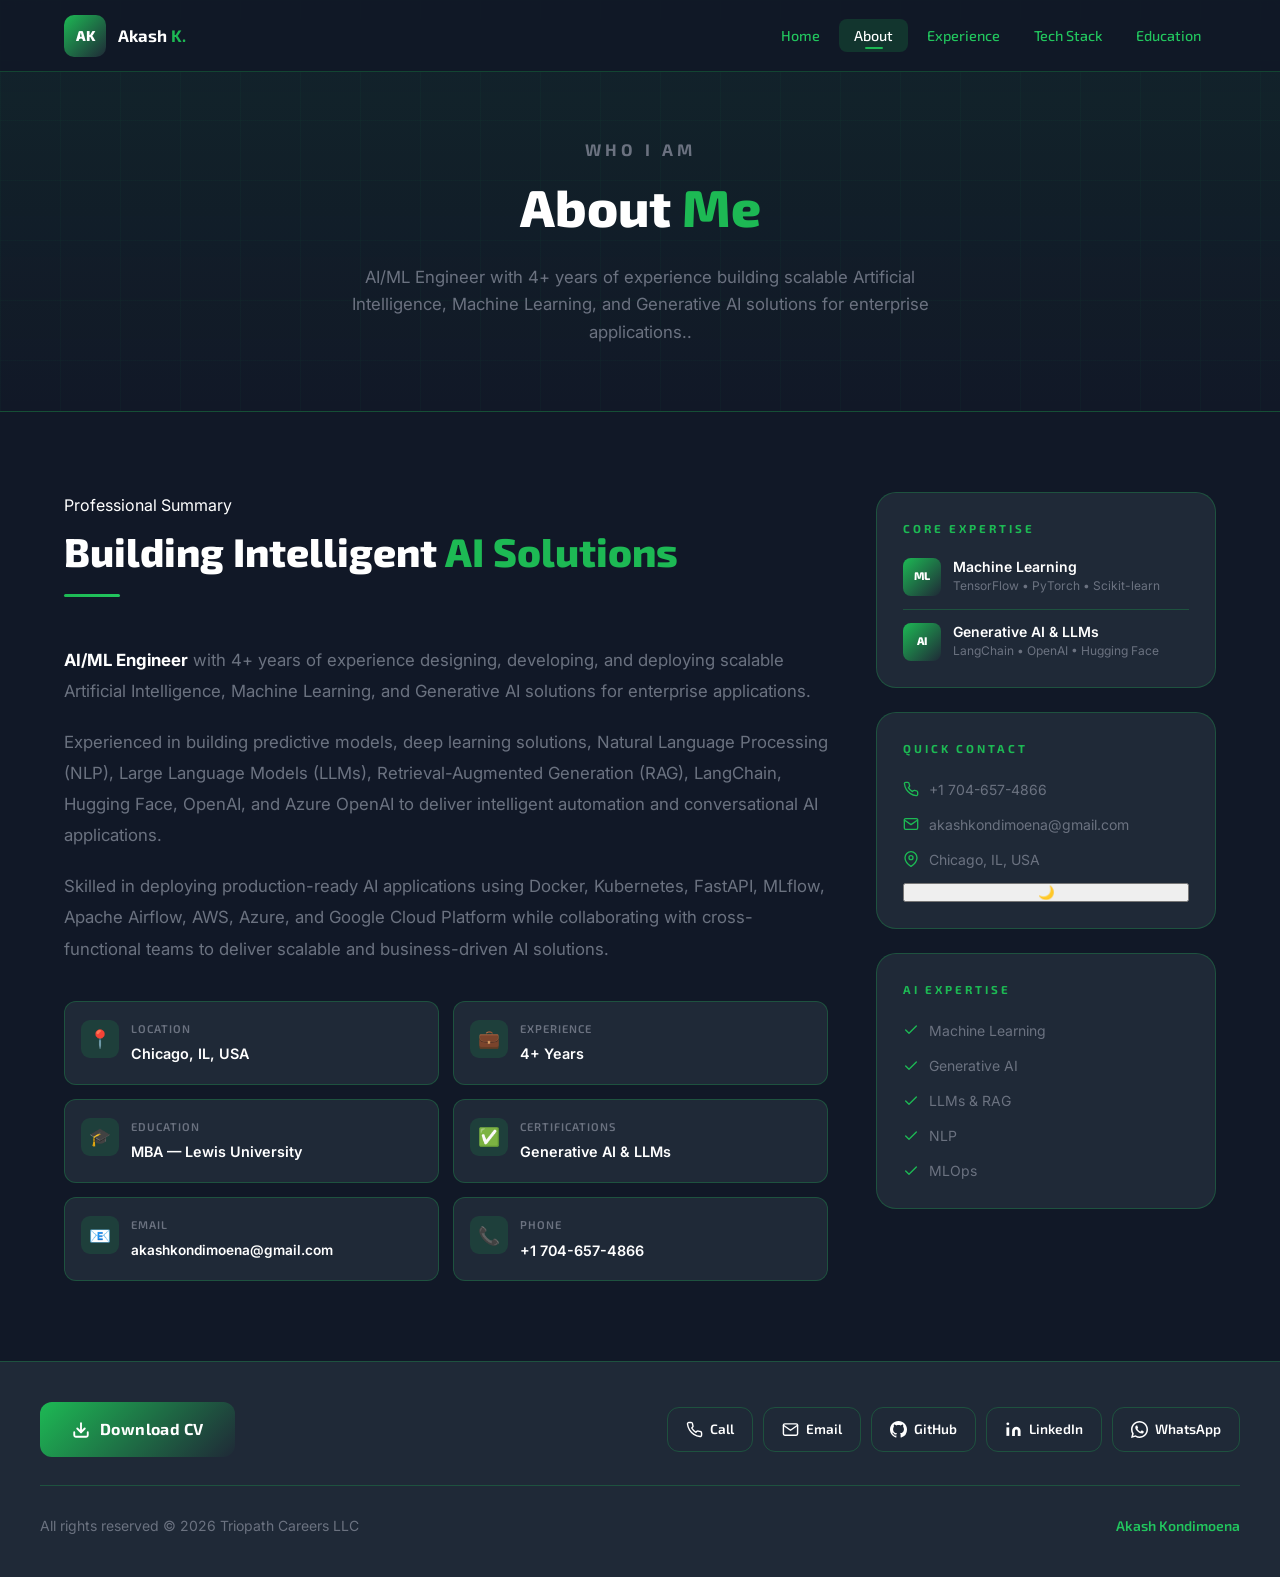
==== commit ca3524fe: "Initial portfolio upload" ====
--- a/about.html
+++ b/about.html
@@ -1,15 +1,23 @@
 <!DOCTYPE html>
 <html lang="en">
+
 <head>
   <meta charset="UTF-8" />
   <meta name="viewport" content="width=device-width, initial-scale=1.0" />
-  <meta name="description" content="About Akash Kondimoena — ServiceNow Developer with 4+ years enterprise ITSM experience." />
+  <meta name="description"
+    content="Akash Kondimoena — AI/ML Engineer | Generative AI | Machine Learning | NLP | LLMs | 4+ Years Experience" />
   <title>About | Akash Kondimoena</title>
+  <link rel="icon" type="image/svg+xml" href="assets/favicon.svg" />
+  <link rel="shortcut icon" href="assets/favicon.svg" />
+  <link rel="apple-touch-icon" href="assets/favicon.svg" />
   <link rel="preconnect" href="https://fonts.googleapis.com" />
   <link rel="preconnect" href="https://fonts.gstatic.com" crossorigin />
-  <link href="https://fonts.googleapis.com/css2?family=Exo+2:ital,wght@0,300;0,400;0,500;0,600;0,700;0,800;1,300&family=Inter:wght@300;400;500;600&display=swap" rel="stylesheet" />
+  <link
+    href="https://fonts.googleapis.com/css2?family=Exo+2:ital,wght@0,300;0,400;0,500;0,600;0,700;0,800;1,300&family=Inter:wght@300;400;500;600&display=swap"
+    rel="stylesheet" />
   <link rel="stylesheet" href="css/style.css" />
 </head>
+
 <body data-page="about">
 
   <!-- ── NAVBAR ─────────────────────────────────────────────── -->
@@ -20,12 +28,24 @@
         <span class="logo-name">Akash <span class="accent">K.</span></span>
       </a>
       <ul class="nav-menu" id="navMenu" role="menubar">
+        <!-- <li role="none"><a class='nav-link' data-page='home' href='/' role='menuitem'>Home</a></li> -->
+        <li role="none"><a class='nav-link' data-page='home' href='/home.html' role='menuitem'>Home</a></li>
+        <li role="none"><a class='nav-link' data-page='about' href='/about.html' role='menuitem'>About</a></li>
+        <li role="none"><a class='nav-link' data-page='experience' href='/experience.html'
+            role='menuitem'>Experience</a>
+        </li>
+        <li role="none"><a class='nav-link' data-page='techstack' href='/techstack.html' role='menuitem'>Tech Stack</a>
+        </li>
+        <li role="none"><a class='nav-link' data-page='education' href='/education.html' role='menuitem'>Education</a>
+        </li>
+      </ul>
+      <!-- <ul class="nav-menu" id="navMenu" role="menubar">
         <li role="none"><a class='nav-link' data-page='home' href='/' role='menuitem'>Home</a></li>
         <li role="none"><a class='nav-link' data-page='about' href='/about' role='menuitem'>About</a></li>
-        <li role="none"><a class='nav-link' data-page='experience' href='/experience' role='menuitem'>Experience</a></li>
+        <li role="none"><a clas s='nav-link' data-page='experience' href='/experience' role='menuitem'>Experience</a></li>
         <li role="none"><a class='nav-link' data-page='techstack' href='/techstack' role='menuitem'>Tech Stack</a></li>
         <li role="none"><a class='nav-link' data-page='education' href='/education' role='menuitem'>Education</a></li>
-      </ul>
+      </ul> -->
       <button class="hamburger" id="hamburger" aria-label="Toggle navigation" aria-expanded="false">
         <span></span><span></span><span></span>
       </button>
@@ -38,7 +58,8 @@
     <section class="page-hero" aria-label="Page header">
       <p class="page-hero-label">Who I Am</p>
       <h1>About <span class="accent">Me</span></h1>
-      <p>Certified ServiceNow professional with a track record of delivering ITSM excellence in enterprise environments.</p>
+      <p>AI/ML Engineer with 4+ years of experience building scalable Artificial Intelligence, Machine Learning, and
+        Generative AI solutions for enterprise applications..</p>
     </section>
 
     <!-- ── ABOUT CONTENT ──────────────────────────────────────── -->
@@ -49,28 +70,30 @@
           <!-- Left: Summary + Highlights -->
           <div>
             <span class="section-label">Professional Summary</span>
-            <h2 class="section-title">Driving <span class="accent">ITSM Excellence</span></h2>
+            <h2 class="section-title">Building Intelligent<span class="accent"> AI Solutions</span></h2>
             <div class="section-divider"></div>
 
             <div class="about-summary fade-in">
               <p>
-                <strong>ServiceNow Certified System Administrator (CSA)</strong> and
-                <strong>Certified Application Developer (CAD)</strong> with 4+ years of
-                hands-on experience supporting and enhancing ITSM processes in enterprise
-                environments. Currently contributing to Meijer's enterprise platform in
-                Chicago, IL.
+                <strong>AI/ML Engineer</strong> with 4+ years of experience designing,
+                developing, and deploying scalable Artificial Intelligence,
+                Machine Learning, and Generative AI solutions for enterprise
+                applications.
               </p>
+
               <p>
-                Strong practical expertise in <strong>Incident, Problem, Change, Request,
-                Release,</strong> and <strong>Knowledge Management</strong> — aligned with
-                ITIL best practices. Experienced in configuring workflows, SLAs, approvals,
-                notifications, and automations using <strong>Flow Designer, Business Rules,
-                Client Scripts,</strong> and <strong>UI Policies</strong>.
+                Experienced in building predictive models, deep learning solutions,
+                Natural Language Processing (NLP), Large Language Models (LLMs),
+                Retrieval-Augmented Generation (RAG), LangChain, Hugging Face,
+                OpenAI, and Azure OpenAI to deliver intelligent automation and
+                conversational AI applications.
               </p>
+
               <p>
-                Proven ability to provide ITSM production support, reporting, and continuous
-                process improvements while collaborating effectively with service desk,
-                operations, and business stakeholders across geographies.
+                Skilled in deploying production-ready AI applications using Docker,
+                Kubernetes, FastAPI, MLflow, Apache Airflow, AWS, Azure,
+                and Google Cloud Platform while collaborating with cross-functional
+                teams to deliver scalable and business-driven AI solutions.
               </p>
             </div>
 
@@ -105,7 +128,7 @@
                 <div class="hl-icon" aria-hidden="true">✅</div>
                 <div>
                   <p class="hl-lbl">Certifications</p>
-                  <p class="hl-val">CSA &amp; CAD Certified</p>
+                  <p class="hl-val">Generative AI  &amp; LLMs</p>
                 </div>
               </div>
 
@@ -132,25 +155,25 @@
           <div class="about-sidebar">
 
             <!-- Certifications Panel -->
-            <div class="sidebar-panel fade-in">
-              <p class="sidebar-panel-title">Certifications</p>
-
-              <div class="cert-row">
-                <div class="cert-icon-box">CSA</div>
-                <div>
-                  <p class="cert-row-name">Certified System Administrator</p>
-                  <p class="cert-row-org">ServiceNow</p>
-                </div>
-              </div>
-
-              <div class="cert-row">
-                <div class="cert-icon-box">CAD</div>
-                <div>
-                  <p class="cert-row-name">Certified Application Developer</p>
-                  <p class="cert-row-org">ServiceNow</p>
-                </div>
-              </div>
-            </div>
+<div class="sidebar-panel fade-in">
+  <p class="sidebar-panel-title">Core Expertise</p>
+
+  <div class="cert-row">
+    <div class="cert-icon-box">ML</div>
+    <div>
+      <p class="cert-row-name">Machine Learning</p>
+      <p class="cert-row-org">TensorFlow • PyTorch • Scikit-learn</p>
+    </div>
+  </div>
+
+  <div class="cert-row">
+    <div class="cert-icon-box">AI</div>
+    <div>
+      <p class="cert-row-name">Generative AI & LLMs</p>
+      <p class="cert-row-org">LangChain • OpenAI • Hugging Face</p>
+    </div>
+  </div>
+</div>
 
             <!-- Contact Quick Panel -->
             <div class="sidebar-panel fade-in delay-1">
@@ -158,64 +181,88 @@
               <ul class="contact-info-list">
 
                 <li class="contact-info-item">
-                  <svg viewBox="0 0 24 24" fill="none" stroke="currentColor" stroke-width="2" stroke-linecap="round" stroke-linejoin="round" aria-hidden="true">
-                    <path d="M22 16.92v3a2 2 0 0 1-2.18 2 19.79 19.79 0 0 1-8.63-3.07 19.5 19.5 0 0 1-6-6 19.79 19.79 0 0 1-3.07-8.67A2 2 0 0 1 4.11 2h3a2 2 0 0 1 2 1.72 12.84 12.84 0 0 0 .7 2.81 2 2 0 0 1-.45 2.11L8.09 9.91a16 16 0 0 0 6 6l1.27-1.27a2 2 0 0 1 2.11-.45 12.84 12.84 0 0 0 2.81.7A2 2 0 0 1 22 16.92z"/>
+                  <svg viewBox="0 0 24 24" fill="none" stroke="currentColor" stroke-width="2" stroke-linecap="round"
+                    stroke-linejoin="round" aria-hidden="true">
+                    <path
+                      d="M22 16.92v3a2 2 0 0 1-2.18 2 19.79 19.79 0 0 1-8.63-3.07 19.5 19.5 0 0 1-6-6 19.79 19.79 0 0 1-3.07-8.67A2 2 0 0 1 4.11 2h3a2 2 0 0 1 2 1.72 12.84 12.84 0 0 0 .7 2.81 2 2 0 0 1-.45 2.11L8.09 9.91a16 16 0 0 0 6 6l1.27-1.27a2 2 0 0 1 2.11-.45 12.84 12.84 0 0 0 2.81.7A2 2 0 0 1 22 16.92z" />
                   </svg>
                   <a href="tel:+17046574866" style="color:inherit;">+1 704-657-4866</a>
                 </li>
 
                 <li class="contact-info-item">
-                  <svg viewBox="0 0 24 24" fill="none" stroke="currentColor" stroke-width="2" stroke-linecap="round" stroke-linejoin="round" aria-hidden="true">
-                    <path d="M4 4h16c1.1 0 2 .9 2 2v12c0 1.1-.9 2-2 2H4c-1.1 0-2-.9-2-2V6c0-1.1.9-2 2-2z"/>
-                    <polyline points="22,6 12,13 2,6"/>
+                  <svg viewBox="0 0 24 24" fill="none" stroke="currentColor" stroke-width="2" stroke-linecap="round"
+                    stroke-linejoin="round" aria-hidden="true">
+                    <path d="M4 4h16c1.1 0 2 .9 2 2v12c0 1.1-.9 2-2 2H4c-1.1 0-2-.9-2-2V6c0-1.1.9-2 2-2z" />
+                    <polyline points="22,6 12,13 2,6" />
                   </svg>
                   <a href="mailto:akashkondimoena@gmail.com" style="color:inherit;">akashkondimoena@gmail.com</a>
                 </li>
 
                 <li class="contact-info-item">
-                  <svg viewBox="0 0 24 24" fill="none" stroke="currentColor" stroke-width="2" stroke-linecap="round" stroke-linejoin="round" aria-hidden="true">
-                    <path d="M21 10c0 7-9 13-9 13s-9-6-9-13a9 9 0 0 1 18 0z"/>
-                    <circle cx="12" cy="10" r="3"/>
+                  <svg viewBox="0 0 24 24" fill="none" stroke="currentColor" stroke-width="2" stroke-linecap="round"
+                    stroke-linejoin="round" aria-hidden="true">
+                    <path d="M21 10c0 7-9 13-9 13s-9-6-9-13a9 9 0 0 1 18 0z" />
+                    <circle cx="12" cy="10" r="3" />
                   </svg>
                   Chicago, IL, USA
                 </li>
-
+                 <button id="themeToggle" class="theme-toggle">
+
+          <!-- <svg xmlns="http://www.w3.org/2000/svg" width="24" height="24" viewBox="0 0 24 24" fill="none"
+            stroke="currentColor" stroke-width="2" stroke-linecap="round" stroke-linejoin="round"
+            class="lucide lucide-sun-icon lucide-sun">
+            <circle cx="12" cy="12" r="4" />
+            <path d="M12 2v2" />
+            <path d="M12 20v2" />
+            <path d="m4.93 4.93 1.41 1.41" />
+            <path d="m17.66 17.66 1.41 1.41" />
+            <path d="M2 12h2" />
+            <path d="M20 12h2" />
+            <path d="m6.34 17.66-1.41 1.41" />
+            <path d="m19.07 4.93-1.41 1.41" />
+          </svg> -->
+            🌙
+        </button>
               </ul>
             </div>
 
-            <!-- ITIL Framework -->
             <div class="sidebar-panel fade-in delay-2">
-              <p class="sidebar-panel-title">ITIL Framework</p>
+              <p class="sidebar-panel-title">AI Expertise</p>
               <ul class="contact-info-list">
                 <li class="contact-info-item">
-                  <svg viewBox="0 0 24 24" fill="none" stroke="currentColor" stroke-width="2" stroke-linecap="round" stroke-linejoin="round" aria-hidden="true">
-                    <polyline points="20 6 9 17 4 12"/>
-                  </svg>
-                  Incident Management
-                </li>
-                <li class="contact-info-item">
-                  <svg viewBox="0 0 24 24" fill="none" stroke="currentColor" stroke-width="2" stroke-linecap="round" stroke-linejoin="round" aria-hidden="true">
-                    <polyline points="20 6 9 17 4 12"/>
-                  </svg>
-                  Problem Management
-                </li>
-                <li class="contact-info-item">
-                  <svg viewBox="0 0 24 24" fill="none" stroke="currentColor" stroke-width="2" stroke-linecap="round" stroke-linejoin="round" aria-hidden="true">
-                    <polyline points="20 6 9 17 4 12"/>
-                  </svg>
-                  Change Management
-                </li>
-                <li class="contact-info-item">
-                  <svg viewBox="0 0 24 24" fill="none" stroke="currentColor" stroke-width="2" stroke-linecap="round" stroke-linejoin="round" aria-hidden="true">
-                    <polyline points="20 6 9 17 4 12"/>
-                  </svg>
-                  Release Management
-                </li>
-                <li class="contact-info-item">
-                  <svg viewBox="0 0 24 24" fill="none" stroke="currentColor" stroke-width="2" stroke-linecap="round" stroke-linejoin="round" aria-hidden="true">
-                    <polyline points="20 6 9 17 4 12"/>
-                  </svg>
-                  Knowledge Management
+                  <svg viewBox="0 0 24 24" fill="none" stroke="currentColor" stroke-width="2" stroke-linecap="round"
+                    stroke-linejoin="round" aria-hidden="true">
+                    <polyline points="20 6 9 17 4 12" />
+                  </svg>
+                  Machine Learning
+                </li>
+                <li class="contact-info-item">
+                  <svg viewBox="0 0 24 24" fill="none" stroke="currentColor" stroke-width="2" stroke-linecap="round"
+                    stroke-linejoin="round" aria-hidden="true">
+                    <polyline points="20 6 9 17 4 12" />
+                  </svg>
+                  Generative AI
+                </li>
+                <li class="contact-info-item">
+                  <svg viewBox="0 0 24 24" fill="none" stroke="currentColor" stroke-width="2" stroke-linecap="round"
+                    stroke-linejoin="round" aria-hidden="true">
+                    <polyline points="20 6 9 17 4 12" />
+                  </svg>
+                  LLMs & RAG
+                </li>
+                <li class="contact-info-item">
+                  <svg viewBox="0 0 24 24" fill="none" stroke="currentColor" stroke-width="2" stroke-linecap="round"
+                    stroke-linejoin="round" aria-hidden="true">
+                    <polyline points="20 6 9 17 4 12" />
+                  </svg>
+                  NLP
+                </li>
+                <li class="contact-info-item">
+                  <svg viewBox="0 0 24 24" fill="none" stroke="currentColor" stroke-width="2" stroke-linecap="round"
+                    stroke-linejoin="round" aria-hidden="true">
+                    <polyline points="20 6 9 17 4 12" />
+                  </svg>
+                  MLOps
                 </li>
               </ul>
             </div>
@@ -232,4 +279,5 @@
 
   <script src="js/main.js"></script>
 </body>
-</html>
+
+</html>
--- a/css/style.css
+++ b/css/style.css
@@ -9,38 +9,112 @@
 /* ── DESIGN TOKENS ─────────────────────────────────────────── */
 :root {
   /* Core Palette */
-  --dark-navy:   #111827;
-  --royal-blue:  #1F2937;
+  --dark-navy: #111827;
+  --royal-blue: #1F2937;
   --light-azure: #22C55E;
   --royal-azure: #1DB954;
-  --white:       #FFFFFF;
+  --white: #FFFFFF;
 
   /* Surface tints */
-  --surface-1:   #1F2937;
-  --surface-2:   #374151;
-  --border:      rgba(29, 185, 84, 0.28);
-  --text-muted:  #6B7280;
+  --surface-1: #1F2937;
+  --surface-2: #374151;
+  --border: rgba(29, 185, 84, 0.28);
+  --text-muted: #6B7280;
 
   /* Typography */
-  --font-primary:   'Exo 2', 'Segoe UI', Arial, sans-serif;
+  --font-primary: 'Exo 2', 'Segoe UI', Arial, sans-serif;
   --font-secondary: 'Inter', 'Segoe UI', system-ui, sans-serif;
 
   /* Layout */
   --nav-height: 72px;
-  --max-w:      1200px;
+  --max-w: 1200px;
 
   /* Effects */
   --transition: all 0.3s cubic-bezier(0.4, 0, 0.2, 1);
-  --radius:     12px;
-  --radius-lg:  20px;
-  --shadow:     0 8px 32px rgba(17, 24, 39, 0.65);
-  --glow:       0 0 24px rgba(29, 185, 84, 0.35);
-}
+  --radius: 12px;
+  --radius-lg: 20px;
+  --shadow: 0 8px 32px rgba(17, 24, 39, 0.65);
+  --glow: 0 0 24px rgba(29, 185, 84, 0.35);
+}
+
+[data-theme="light"] {
+  --dark-navy: #F8FAFC;
+  --royal-blue: #FFFFFF;
+  --surface-1: #FFFFFF;
+  --surface-2: #F1F5F9;
+  --white: #111827;
+  --text-muted: #475569;
+  --border: rgba(0, 0, 0, .08);
+  --royal-azure: #16A34A;
+  --light-azure: #22C55E;
+  --shadow: 0 10px 30px rgba(0, 0, 0, .08);
+  --glow: none;
+}
+
+[data-theme="light"] .navbar {
+  background: #ffffff;
+  border-bottom: 1px solid rgba(0, 0, 0, .08);
+  box-shadow: 0 2px 12px rgba(0, 0, 0, .08);
+}
+
+[data-theme="light"] .navbar.scrolled {
+  background: #ffffff;
+  box-shadow: 0 4px 20px rgba(0, 0, 0, .12);
+}
+
+[data-theme="light"] .nav-link {
+  color: #111827;
+}
+
+[data-theme="light"] .nav-link:hover,
+[data-theme="light"] .nav-link.active {
+  color: #16A34A;
+  background: rgba(22, 163, 74, .12);
+}
+
+[data-theme="light"] .logo-name {
+  color: #111827;
+}
+
+[data-theme="light"] .hamburger span {
+  background: #111827;
+}
+
+[data-theme="light"] .theme-toggle {
+  /* background:#ffffff; */
+  background: rgba(0, 0, 0, .08);
+
+  color: #111827;
+  /* border:1px solid rgba(0,0,0,.08); */
+  border: none;
+  border-radius: 3rem;
+
+}
+
+
+
+
+[data-theme="light"] .theme-toggle:hover {
+  cursor: pointer;
+  
+}
+
 
 /* ── RESET ─────────────────────────────────────────────────── */
-*, *::before, *::after { box-sizing: border-box; margin: 0; padding: 0; }
-html  { scroll-behavior: smooth; font-size: 16px; }
-body  {
+*,
+*::before,
+*::after {
+  box-sizing: border-box;
+  margin: 0;
+  padding: 0;
+}
+
+html {
+  scroll-behavior: smooth;
+  font-size: 16px;
+}
+
+body {
   font-family: var(--font-secondary);
   background: var(--dark-navy);
   color: var(--white);
@@ -48,17 +122,45 @@
   min-height: 100vh;
   overflow-x: hidden;
 }
-a   { text-decoration: none; color: inherit; }
-ul  { list-style: none; }
-img { max-width: 100%; display: block; }
+
+a {
+  text-decoration: none;
+  color: inherit;
+}
+
+ul {
+  list-style: none;
+}
+
+img {
+  max-width: 100%;
+  display: block;
+}
 
 /* ── UTILITIES ─────────────────────────────────────────────── */
-.container    { max-width: var(--max-w); margin: 0 auto; padding: 0 24px; }
-.accent       { color: var(--royal-azure); }
-.text-azure   { color: var(--light-azure); }
-.text-muted   { color: var(--text-muted); }
-.section      { padding: 80px 0; }
-.section > .container > .section-label {
+.container {
+  max-width: var(--max-w);
+  margin: 0 auto;
+  padding: 0 24px;
+}
+
+.accent {
+  color: var(--royal-azure);
+}
+
+.text-azure {
+  color: var(--light-azure);
+}
+
+.text-muted {
+  color: var(--text-muted);
+}
+
+.section {
+  padding: 80px 0;
+}
+
+.section>.container>.section-label {
   display: block;
   font-family: var(--font-primary);
   font-size: 0.72rem;
@@ -68,14 +170,17 @@
   color: var(--royal-azure);
   margin-bottom: 12px;
 }
+
 .section-title {
   font-family: var(--font-primary);
   font-size: clamp(1.75rem, 3.5vw, 2.5rem);
   font-weight: 800;
   margin-bottom: 10px;
 }
+
 .section-divider {
-  width: 56px; height: 3px;
+  width: 56px;
+  height: 3px;
   background: linear-gradient(90deg, var(--royal-azure), var(--light-azure));
   border-radius: 2px;
   margin-bottom: 48px;
@@ -97,22 +202,26 @@
   border: 2px solid transparent;
   white-space: nowrap;
 }
+
 .btn-primary {
   background: var(--royal-azure);
   color: var(--white);
   border-color: var(--royal-azure);
 }
+
 .btn-primary:hover {
   background: var(--royal-blue);
   border-color: var(--royal-blue);
   transform: translateY(-2px);
   box-shadow: var(--glow);
 }
+
 .btn-secondary {
   background: transparent;
   color: var(--white);
   border-color: var(--royal-azure);
 }
+
 .btn-secondary:hover {
   background: rgba(29, 185, 84, 0.15);
   transform: translateY(-2px);
@@ -121,7 +230,9 @@
 /* ── NAVBAR ────────────────────────────────────────────────── */
 .navbar {
   position: fixed;
-  top: 0; left: 0; right: 0;
+  top: 0;
+  left: 0;
+  right: 0;
   height: var(--nav-height);
   z-index: 1000;
   background: rgba(17, 24, 39, 0.92);
@@ -130,7 +241,10 @@
   border-bottom: 1px solid var(--border);
   transition: var(--transition);
 }
-.navbar.scrolled { box-shadow: 0 4px 28px rgba(17, 24, 39, 0.85); }
+
+.navbar.scrolled {
+  box-shadow: 0 4px 28px rgba(17, 24, 39, 0.85);
+}
 
 .nav-container {
   max-width: var(--max-w);
@@ -143,44 +257,67 @@
 }
 
 /* Logo */
-.nav-logo { display: flex; align-items: center; gap: 12px; }
+.nav-logo {
+  display: flex;
+  align-items: center;
+  gap: 12px;
+}
+
 .logo-badge {
-  width: 42px; height: 42px;
+  width: 42px;
+  height: 42px;
   border-radius: 10px;
   background: linear-gradient(135deg, var(--royal-azure) 0%, var(--royal-blue) 100%);
-  display: flex; align-items: center; justify-content: center;
-  font-family: var(--font-primary);
-  font-weight: 800; font-size: 0.9rem;
+  display: flex;
+  align-items: center;
+  justify-content: center;
+  font-family: var(--font-primary);
+  font-weight: 800;
+  font-size: 0.9rem;
   color: var(--white);
   flex-shrink: 0;
 }
+
 .logo-name {
   font-family: var(--font-primary);
-  font-size: 1.05rem; font-weight: 700;
+  font-size: 1.05rem;
+  font-weight: 700;
 }
 
 /* Nav links */
-.nav-menu { display: flex; align-items: center; gap: 4px; }
+.nav-menu {
+  display: flex;
+  align-items: center;
+  gap: 4px;
+}
+
 .nav-link {
   padding: 8px 15px;
   border-radius: 8px;
   font-family: var(--font-primary);
-  font-size: 0.9rem; font-weight: 500;
+  font-size: 0.9rem;
+  font-weight: 500;
   color: var(--light-azure);
   transition: var(--transition);
   position: relative;
 }
+
 .nav-link:hover,
 .nav-link.active {
   color: var(--white);
   background: rgba(29, 185, 84, 0.18);
 }
+
 .nav-link.active::after {
   content: '';
-  position: absolute; bottom: 3px; left: 50%;
+  position: absolute;
+  bottom: 3px;
+  left: 50%;
   transform: translateX(-50%);
-  width: 18px; height: 2px;
-  background: var(--royal-azure); border-radius: 2px;
+  width: 18px;
+  height: 2px;
+  background: var(--royal-azure);
+  border-radius: 2px;
 }
 
 /* Hamburger */
@@ -188,17 +325,33 @@
   display: none;
   flex-direction: column;
   gap: 5px;
-  background: none; border: none;
-  cursor: pointer; padding: 6px;
-}
+  background: none;
+  border: none;
+  cursor: pointer;
+  padding: 6px;
+}
+
 .hamburger span {
-  display: block; width: 24px; height: 2px;
-  background: var(--white); border-radius: 2px;
+  display: block;
+  width: 24px;
+  height: 2px;
+  background: var(--white);
+  border-radius: 2px;
   transition: var(--transition);
 }
-.hamburger.open span:nth-child(1) { transform: translateY(7px) rotate(45deg); }
-.hamburger.open span:nth-child(2) { opacity: 0; transform: scaleX(0); }
-.hamburger.open span:nth-child(3) { transform: translateY(-7px) rotate(-45deg); }
+
+.hamburger.open span:nth-child(1) {
+  transform: translateY(7px) rotate(45deg);
+}
+
+.hamburger.open span:nth-child(2) {
+  opacity: 0;
+  transform: scaleX(0);
+}
+
+.hamburger.open span:nth-child(3) {
+  transform: translateY(-7px) rotate(-45deg);
+}
 
 /* ── FADE-IN ANIMATION ─────────────────────────────────────── */
 .fade-in {
@@ -206,34 +359,59 @@
   transform: translateY(28px);
   transition: opacity 0.65s ease, transform 0.65s ease;
 }
-.fade-in.visible { opacity: 1; transform: translateY(0); }
+
+.fade-in.visible {
+  opacity: 1;
+  transform: translateY(0);
+}
 
 /* delay helpers */
-.delay-1 { transition-delay: 0.1s; }
-.delay-2 { transition-delay: 0.2s; }
-.delay-3 { transition-delay: 0.3s; }
-.delay-4 { transition-delay: 0.4s; }
-.delay-5 { transition-delay: 0.5s; }
+.delay-1 {
+  transition-delay: 0.1s;
+}
+
+.delay-2 {
+  transition-delay: 0.2s;
+}
+
+.delay-3 {
+  transition-delay: 0.3s;
+}
+
+.delay-4 {
+  transition-delay: 0.4s;
+}
+
+.delay-5 {
+  transition-delay: 0.5s;
+}
 
 /* ════════════════════════════════════════════════════════════
    HOME PAGE
    ════════════════════════════════════════════════════════════ */
 .hero {
   min-height: 100vh;
-  display: flex; align-items: center;
-  position: relative; overflow: hidden;
+  display: flex;
+  align-items: center;
+  position: relative;
+  overflow: hidden;
   padding-top: var(--nav-height);
 }
 
 /* Atmospheric background */
 .hero-bg {
-  position: absolute; inset: 0; pointer-events: none;
+  position: absolute;
+  inset: 0;
+  pointer-events: none;
   background:
     radial-gradient(ellipse 75% 65% at 68% 48%, rgba(29, 185, 84, 0.13) 0%, transparent 60%),
     radial-gradient(ellipse 45% 50% at 15% 75%, rgba(31, 41, 55, 0.10) 0%, transparent 55%);
 }
+
 .hero-grid {
-  position: absolute; inset: 0; pointer-events: none;
+  position: absolute;
+  inset: 0;
+  pointer-events: none;
   background-image:
     linear-gradient(rgba(29, 185, 84, 0.04) 1px, transparent 1px),
     linear-gradient(90deg, rgba(29, 185, 84, 0.04) 1px, transparent 1px);
@@ -241,72 +419,113 @@
 }
 
 .hero-inner {
-  max-width: var(--max-w); margin: 0 auto;
-  padding: 0 24px; width: 100%; z-index: 1;
-}
+  max-width: var(--max-w);
+  margin: 0 auto;
+  padding: 0 24px;
+  width: 100%;
+  z-index: 1;
+}
+
 .hero-content {
-  display: grid; grid-template-columns: 1.15fr 0.85fr;
-  gap: 48px; align-items: center;
+  display: grid;
+  grid-template-columns: 1.15fr 0.85fr;
+  gap: 48px;
+  align-items: center;
 }
 
 /* Hero Text */
 .hero-greeting {
   font-family: var(--font-primary);
-  font-size: 1rem; font-weight: 500;
-  color: var(--royal-azure); letter-spacing: 3px;
+  font-size: 1rem;
+  font-weight: 500;
+  color: var(--royal-azure);
+  letter-spacing: 3px;
   margin-bottom: 10px;
 }
+
 .hero-name {
   font-family: var(--font-primary);
   font-size: clamp(2.4rem, 5vw, 4rem);
-  font-weight: 800; line-height: 1.1;
+  font-weight: 800;
+  line-height: 1.1;
   margin-bottom: 14px;
 }
+
 .hero-role {
   font-family: var(--font-primary);
   font-size: clamp(1.1rem, 2.5vw, 1.6rem);
-  font-weight: 500; color: var(--light-azure);
+  font-weight: 500;
+  color: var(--light-azure);
   margin-bottom: 22px;
 }
+
 .hero-headline {
   display: inline-block;
   font-family: var(--font-primary);
-  font-size: 0.78rem; font-weight: 700;
-  letter-spacing: 2.5px; text-transform: uppercase;
+  font-size: 0.78rem;
+  font-weight: 700;
+  letter-spacing: 2.5px;
+  text-transform: uppercase;
   color: var(--royal-azure);
   background: rgba(29, 185, 84, 0.10);
   border: 1px solid rgba(29, 185, 84, 0.30);
-  padding: 6px 16px; border-radius: 100px;
+  padding: 6px 16px;
+  border-radius: 100px;
   margin-bottom: 26px;
 }
+
 .hero-tagline {
-  font-size: 1.05rem; color: var(--text-muted);
-  max-width: 480px; line-height: 1.75;
+  font-size: 1.05rem;
+  color: var(--text-muted);
+  max-width: 480px;
+  line-height: 1.75;
   margin-bottom: 36px;
 }
-.hero-ctas { display: flex; gap: 16px; flex-wrap: wrap; margin-bottom: 36px; }
-.hero-badges { display: flex; gap: 10px; flex-wrap: wrap; }
+
+.hero-ctas {
+  display: flex;
+  gap: 16px;
+  flex-wrap: wrap;
+  margin-bottom: 36px;
+}
+
+.hero-badges {
+  display: flex;
+  gap: 10px;
+  flex-wrap: wrap;
+}
+
 .cert-pill {
   font-family: var(--font-primary);
-  font-size: 0.78rem; font-weight: 600;
+  font-size: 0.78rem;
+  font-weight: 600;
   color: var(--light-azure);
   background: rgba(34, 197, 94, 0.08);
   border: 1px solid rgba(34, 197, 94, 0.20);
-  padding: 5px 14px; border-radius: 6px;
+  padding: 5px 14px;
+  border-radius: 6px;
 }
 
 /* Hero Avatar — wrapper */
 .hero-avatar {
-  position: relative;                  /* stacking context for absolute children */
-  width: 340px; height: 340px;
-  display: flex; align-items: center; justify-content: center;
-  margin-left: auto;                   /* push avatar to far right of its grid cell */
-  margin-right: 32px;                  /* breathing room from viewport edge */
+  position: relative;
+  /* stacking context for absolute children */
+  width: 340px;
+  height: 340px;
+  display: flex;
+  align-items: center;
+  justify-content: center;
+  margin-left: auto;
+  /* push avatar to far right of its grid cell */
+  margin-right: 32px;
+  /* breathing room from viewport edge */
 }
 
 /* Orbital ring + dots — ONLY this element spins */
 .avatar-orbital {
-  position: absolute; inset: 0;        /* fills the 320×320 wrapper */
+  position: absolute;
+  inset: 0;
+  /* fills the 320×320 wrapper */
   border-radius: 50%;
   border: 1px solid rgba(29, 185, 84, 0.18);
   animation: orbit-spin 24s linear infinite;
@@ -315,59 +534,115 @@
 
 /* Photo rings — static, centered by flex on .hero-avatar */
 .avatar-mid {
-  width: 265px; height: 265px; border-radius: 50%;
+  width: 265px;
+  height: 265px;
+  border-radius: 50%;
   border: 1px solid rgba(29, 185, 84, 0.35);
-  display: flex; align-items: center; justify-content: center;
+  display: flex;
+  align-items: center;
+  justify-content: center;
   background: rgba(31, 41, 55, 0.08);
   /* no animation — stays upright */
 }
+
 .avatar-core {
-  width: 210px; height: 210px; border-radius: 50%;
+  width: 210px;
+  height: 210px;
+  border-radius: 50%;
   background: var(--surface-2);
-  display: flex; align-items: center; justify-content: center;
+  display: flex;
+  align-items: center;
+  justify-content: center;
   overflow: hidden;
   box-shadow: 0 0 50px rgba(29, 185, 84, 0.45), 0 0 0 3px var(--royal-azure);
 }
+
 .avatar-core img {
-  width: 100%; height: 100%;
+  width: 100%;
+  height: 100%;
   object-fit: cover;
-  object-position: top center;   /* keeps face centred in the circle */
+  object-position: top center;
+  /* keeps face centred in the circle */
   border-radius: 50%;
   display: block;
   /* no rotation — image is always upright */
 }
+
 /* fallback initials (shown if image fails to load) */
 .avatar-letters {
   font-family: var(--font-primary);
-  font-size: 3.8rem; font-weight: 800;
-  color: var(--white); letter-spacing: 6px;
-}
+  font-size: 3.8rem;
+  font-weight: 800;
+  color: var(--white);
+  letter-spacing: 6px;
+}
+
 .orbit-node {
-  position: absolute; border-radius: 50%;
+  position: absolute;
+  border-radius: 50%;
   background: var(--light-azure);
   box-shadow: 0 0 8px var(--light-azure);
 }
-.orbit-node-a { width: 12px; height: 12px; top: 16px; left: 50%; transform: translateX(-50%); }
-.orbit-node-b { width: 9px;  height: 9px;  bottom: 18px; right: 30px; }
-.orbit-node-c { width: 7px;  height: 7px;  top: 50%; left: 14px; transform: translateY(-50%); }
-
-@keyframes orbit-spin { from { transform: rotate(0deg); } to { transform: rotate(360deg); } }
+
+.orbit-node-a {
+  width: 12px;
+  height: 12px;
+  top: 16px;
+  left: 50%;
+  transform: translateX(-50%);
+}
+
+.orbit-node-b {
+  width: 9px;
+  height: 9px;
+  bottom: 18px;
+  right: 30px;
+}
+
+.orbit-node-c {
+  width: 7px;
+  height: 7px;
+  top: 50%;
+  left: 14px;
+  transform: translateY(-50%);
+}
+
+@keyframes orbit-spin {
+  from {
+    transform: rotate(0deg);
+  }
+
+  to {
+    transform: rotate(360deg);
+  }
+}
 
 /* Hero Stats */
 .hero-stats {
-  display: flex; gap: 36px;
-  margin-top: 52px; padding-top: 32px;
+  display: flex;
+  gap: 36px;
+  margin-top: 52px;
+  padding-top: 32px;
   border-top: 1px solid var(--border);
 }
-.stat { text-align: center; }
+
+.stat {
+  text-align: center;
+}
+
 .stat-num {
   font-family: var(--font-primary);
-  font-size: 2.2rem; font-weight: 800;
-  color: var(--royal-azure); display: block;
-}
+  font-size: 2.2rem;
+  font-weight: 800;
+  color: var(--royal-azure);
+  display: block;
+}
+
 .stat-lbl {
-  font-size: 0.75rem; color: var(--text-muted);
-  text-transform: uppercase; letter-spacing: 1.5px;
+  font-size: 0.75rem;
+  color: var(--text-muted);
+  text-transform: uppercase;
+  letter-spacing: 1.5px;
 }
 
 /* ════════════════════════════════════════════════════════════
@@ -378,32 +653,45 @@
   background: linear-gradient(180deg, rgba(29, 185, 84, 0.08) 0%, transparent 100%);
   border-bottom: 1px solid var(--border);
   text-align: center;
-  position: relative; overflow: hidden;
-}
+  position: relative;
+  overflow: hidden;
+}
+
 .page-hero::before {
   content: '';
-  position: absolute; inset: 0; pointer-events: none;
+  position: absolute;
+  inset: 0;
+  pointer-events: none;
   background-image:
     linear-gradient(rgba(29, 185, 84, 0.035) 1px, transparent 1px),
     linear-gradient(90deg, rgba(29, 185, 84, 0.035) 1px, transparent 1px);
   background-size: 60px 60px;
 }
+
 .page-hero-label {
   display: inline-block;
   font-family: var(--font-primary);
-  font-size: 0.72rem; font-weight: 700;
-  letter-spacing: 4px; text-transform: uppercase;
-  color: var(--royal-azure); margin-bottom: 14px;
-}
+  font-size: 0.72rem;
+  font-weight: 700;
+  letter-spacing: 4px;
+  text-transform: uppercase;
+  color: var(--royal-azure);
+  margin-bottom: 14px;
+}
+
 .page-hero h1 {
   font-family: var(--font-primary);
   font-size: clamp(2rem, 5vw, 3.25rem);
-  font-weight: 800; margin-bottom: 14px;
+  font-weight: 800;
+  margin-bottom: 14px;
   position: relative;
 }
+
 .page-hero p {
-  font-size: 1.05rem; color: var(--text-muted);
-  max-width: 580px; margin: 0 auto;
+  font-size: 1.05rem;
+  color: var(--text-muted);
+  max-width: 580px;
+  margin: 0 auto;
   position: relative;
 }
 
@@ -411,174 +699,326 @@
    ABOUT PAGE
    ════════════════════════════════════════════════════════════ */
 .about-layout {
-  display: grid; grid-template-columns: 1fr 340px;
-  gap: 48px; align-items: start;
-}
+  display: grid;
+  grid-template-columns: 1fr 340px;
+  gap: 48px;
+  align-items: start;
+}
+
 .about-summary p {
-  font-size: 1.05rem; color: var(--text-muted);
-  line-height: 1.85; margin-bottom: 20px;
-}
-.about-summary p strong { color: var(--white); }
+  font-size: 1.05rem;
+  color: var(--text-muted);
+  line-height: 1.85;
+  margin-bottom: 20px;
+}
+
+.about-summary p strong {
+  color: var(--white);
+}
 
 .highlights-grid {
-  display: grid; grid-template-columns: 1fr 1fr;
-  gap: 14px; margin-top: 36px;
-}
+  display: grid;
+  grid-template-columns: 1fr 1fr;
+  gap: 14px;
+  margin-top: 36px;
+}
+
 .highlight-card {
   background: var(--surface-1);
   border: 1px solid var(--border);
   border-radius: var(--radius);
   padding: 18px 16px;
-  display: flex; align-items: flex-start; gap: 12px;
+  display: flex;
+  align-items: flex-start;
+  gap: 12px;
   transition: var(--transition);
 }
-.highlight-card:hover { border-color: var(--royal-azure); }
+
+.highlight-card:hover {
+  border-color: var(--royal-azure);
+}
+
 .hl-icon {
-  width: 38px; height: 38px; border-radius: 9px;
+  width: 38px;
+  height: 38px;
+  border-radius: 9px;
   background: rgba(29, 185, 84, 0.15);
-  display: flex; align-items: center; justify-content: center;
-  font-size: 1.1rem; flex-shrink: 0;
-}
+  display: flex;
+  align-items: center;
+  justify-content: center;
+  font-size: 1.1rem;
+  flex-shrink: 0;
+}
+
 .hl-lbl {
   font-family: var(--font-primary);
-  font-size: 0.7rem; font-weight: 600;
-  color: var(--text-muted); text-transform: uppercase;
-  letter-spacing: 1px; margin-bottom: 4px;
-}
-.hl-val { font-size: 0.9rem; font-weight: 600; }
+  font-size: 0.7rem;
+  font-weight: 600;
+  color: var(--text-muted);
+  text-transform: uppercase;
+  letter-spacing: 1px;
+  margin-bottom: 4px;
+}
+
+.hl-val {
+  font-size: 0.9rem;
+  font-weight: 600;
+}
 
 /* About sidebar */
-.about-sidebar { display: flex; flex-direction: column; gap: 24px; }
+.about-sidebar {
+  display: flex;
+  flex-direction: column;
+  gap: 24px;
+}
+
 .sidebar-panel {
   background: var(--surface-1);
   border: 1px solid var(--border);
-  border-radius: var(--radius-lg); padding: 26px;
-}
+  border-radius: var(--radius-lg);
+  padding: 26px;
+}
+
 .sidebar-panel-title {
   font-family: var(--font-primary);
-  font-size: 0.72rem; font-weight: 700;
-  letter-spacing: 3px; text-transform: uppercase;
-  color: var(--royal-azure); margin-bottom: 20px;
-}
+  font-size: 0.72rem;
+  font-weight: 700;
+  letter-spacing: 3px;
+  text-transform: uppercase;
+  color: var(--royal-azure);
+  margin-bottom: 20px;
+}
+
 .cert-row {
-  display: flex; align-items: center; gap: 12px;
-  padding: 13px 0; border-bottom: 1px solid var(--border);
-}
-.cert-row:last-child { border-bottom: none; padding-bottom: 0; }
-.cert-row:first-of-type { padding-top: 0; }
+  display: flex;
+  align-items: center;
+  gap: 12px;
+  padding: 13px 0;
+  border-bottom: 1px solid var(--border);
+}
+
+.cert-row:last-child {
+  border-bottom: none;
+  padding-bottom: 0;
+}
+
+.cert-row:first-of-type {
+  padding-top: 0;
+}
+
 .cert-icon-box {
-  width: 38px; height: 38px; border-radius: 8px;
+  width: 38px;
+  height: 38px;
+  border-radius: 8px;
   background: linear-gradient(135deg, var(--royal-azure), var(--royal-blue));
-  display: flex; align-items: center; justify-content: center;
-  font-family: var(--font-primary); font-weight: 800;
-  font-size: 0.7rem; color: var(--white); flex-shrink: 0;
-}
-.cert-row-name { font-size: 0.875rem; font-weight: 600; line-height: 1.3; }
-.cert-row-org  { font-size: 0.75rem; color: var(--text-muted); }
+  display: flex;
+  align-items: center;
+  justify-content: center;
+  font-family: var(--font-primary);
+  font-weight: 800;
+  font-size: 0.7rem;
+  color: var(--white);
+  flex-shrink: 0;
+}
+
+.cert-row-name {
+  font-size: 0.875rem;
+  font-weight: 600;
+  line-height: 1.3;
+}
+
+.cert-row-org {
+  font-size: 0.75rem;
+  color: var(--text-muted);
+}
 
 /* Contact info block */
-.contact-info-list { display: flex; flex-direction: column; gap: 12px; }
+.contact-info-list {
+  display: flex;
+  flex-direction: column;
+  gap: 12px;
+}
+
 .contact-info-item {
-  display: flex; align-items: center; gap: 10px;
-  font-size: 0.875rem; color: var(--text-muted);
+  display: flex;
+  align-items: center;
+  gap: 10px;
+  font-size: 0.875rem;
+  color: var(--text-muted);
   word-break: break-all;
 }
-.contact-info-item svg { width: 16px; height: 16px; flex-shrink: 0; color: var(--royal-azure); }
+
+.contact-info-item svg {
+  width: 16px;
+  height: 16px;
+  flex-shrink: 0;
+  color: var(--royal-azure);
+}
 
 /* ════════════════════════════════════════════════════════════
    EXPERIENCE PAGE
    ════════════════════════════════════════════════════════════ */
-.timeline { position: relative; padding-left: 44px; }
+.timeline {
+  position: relative;
+  padding-left: 44px;
+}
+
 .timeline::before {
   content: '';
-  position: absolute; left: 0; top: 24px; bottom: 0;
+  position: absolute;
+  left: 0;
+  top: 24px;
+  bottom: 0;
   width: 2px;
   background: linear-gradient(180deg, var(--royal-azure) 0%, rgba(29, 185, 84, 0.05) 100%);
 }
 
 .tl-item {
-  position: relative; margin-bottom: 48px;
-  opacity: 0; transform: translateX(-20px);
+  position: relative;
+  margin-bottom: 48px;
+  opacity: 0;
+  transform: translateX(-20px);
   transition: opacity 0.55s ease, transform 0.55s ease;
 }
-.tl-item.visible { opacity: 1; transform: translateX(0); }
-.tl-item:nth-child(2) { transition-delay: 0.15s; }
+
+.tl-item.visible {
+  opacity: 1;
+  transform: translateX(0);
+}
+
+.tl-item:nth-child(2) {
+  transition-delay: 0.15s;
+}
 
 .tl-dot {
-  position: absolute; left: -50px; top: 28px;
-  width: 14px; height: 14px; border-radius: 50%;
+  position: absolute;
+  left: -50px;
+  top: 28px;
+  width: 14px;
+  height: 14px;
+  border-radius: 50%;
   background: var(--royal-azure);
   border: 3px solid var(--dark-navy);
   box-shadow: 0 0 0 2px var(--royal-azure);
 }
+
 .tl-dot.current {
   background: var(--light-azure);
   box-shadow: 0 0 0 2px var(--light-azure), 0 0 18px rgba(34, 197, 94, 0.6);
   animation: tl-pulse 2.2s ease infinite;
 }
+
 @keyframes tl-pulse {
-  0%, 100% { box-shadow: 0 0 0 2px var(--light-azure), 0 0 18px rgba(34, 197, 94, 0.6); }
-  50%       { box-shadow: 0 0 0 4px var(--light-azure), 0 0 28px rgba(34, 197, 94, 0.9); }
+
+  0%,
+  100% {
+    box-shadow: 0 0 0 2px var(--light-azure), 0 0 18px rgba(34, 197, 94, 0.6);
+  }
+
+  50% {
+    box-shadow: 0 0 0 4px var(--light-azure), 0 0 28px rgba(34, 197, 94, 0.9);
+  }
 }
 
 .exp-card {
   background: var(--surface-1);
   border: 1px solid var(--border);
-  border-radius: var(--radius-lg); padding: 32px;
+  border-radius: var(--radius-lg);
+  padding: 32px;
   transition: var(--transition);
 }
-.exp-card:hover { border-color: var(--royal-azure); box-shadow: var(--glow); }
+
+.exp-card:hover {
+  border-color: var(--royal-azure);
+  box-shadow: var(--glow);
+}
 
 .exp-top {
-  display: flex; justify-content: space-between;
-  align-items: flex-start; flex-wrap: wrap; gap: 12px;
+  display: flex;
+  justify-content: space-between;
+  align-items: flex-start;
+  flex-wrap: wrap;
+  gap: 12px;
   margin-bottom: 6px;
 }
+
 .exp-role {
   font-family: var(--font-primary);
-  font-size: 1.3rem; font-weight: 700;
-}
+  font-size: 1.3rem;
+  font-weight: 700;
+}
+
 .exp-duration-badge {
   font-family: var(--font-primary);
-  font-size: 0.82rem; font-weight: 700;
+  font-size: 0.82rem;
+  font-weight: 700;
   color: var(--royal-azure);
   background: rgba(29, 185, 84, 0.10);
   border: 1px solid rgba(29, 185, 84, 0.28);
-  padding: 4px 14px; border-radius: 100px;
+  padding: 4px 14px;
+  border-radius: 100px;
   white-space: nowrap;
 }
+
 .exp-company {
-  font-size: 0.98rem; color: var(--light-azure);
+  font-size: 0.98rem;
+  color: var(--light-azure);
   margin-bottom: 20px;
-  display: flex; align-items: center; gap: 8px;
-}
+  display: flex;
+  align-items: center;
+  gap: 8px;
+}
+
 .exp-company::before {
   content: '';
-  width: 4px; height: 4px; border-radius: 50%;
-  background: var(--light-azure); flex-shrink: 0;
+  width: 4px;
+  height: 4px;
+  border-radius: 50%;
+  background: var(--light-azure);
+  flex-shrink: 0;
 }
 
 .live-badge {
-  display: inline-flex; align-items: center; gap: 6px;
-  font-family: var(--font-primary);
-  font-size: 0.72rem; font-weight: 700;
+  display: inline-flex;
+  align-items: center;
+  gap: 6px;
+  font-family: var(--font-primary);
+  font-size: 0.72rem;
+  font-weight: 700;
   color: var(--light-azure);
   background: rgba(34, 197, 94, 0.10);
   border: 1px solid rgba(34, 197, 94, 0.22);
-  padding: 4px 12px; border-radius: 100px;
+  padding: 4px 12px;
+  border-radius: 100px;
   margin-bottom: 16px;
 }
+
 .live-dot {
-  width: 6px; height: 6px; border-radius: 50%;
+  width: 6px;
+  height: 6px;
+  border-radius: 50%;
   background: var(--light-azure);
   animation: blink-dot 1.6s ease infinite;
 }
+
 @keyframes blink-dot {
-  0%, 100% { opacity: 1; }
-  50%       { opacity: 0.25; }
-}
-
-.resp-list { display: flex; flex-direction: column; gap: 12px; }
+
+  0%,
+  100% {
+    opacity: 1;
+  }
+
+  50% {
+    opacity: 0.25;
+  }
+}
+
+.resp-list {
+  display: flex;
+  flex-direction: column;
+  gap: 12px;
+}
+
 .resp-list li {
   position: relative;
   padding-left: 22px;
@@ -586,6 +1026,7 @@
   font-size: 0.95rem;
   line-height: 1.75;
 }
+
 .resp-list li::before {
   content: '▸';
   color: var(--royal-azure);
@@ -593,68 +1034,123 @@
   left: 0;
   top: 1px;
 }
-.resp-list li strong { color: var(--white); font-weight: 600; }
+
+.resp-list li strong {
+  color: var(--white);
+  font-weight: 600;
+}
 
 /* ════════════════════════════════════════════════════════════
    TECH STACK PAGE  —  Category + Pill Badge Layout
    ════════════════════════════════════════════════════════════ */
 
 /* Category block */
-.skill-section { margin-bottom: 36px; }
+.skill-section {
+  margin-bottom: 36px;
+}
 
 /* Header row: icon box + title + subtitle */
 .skill-cat-header {
-  display: flex; align-items: center; gap: 12px;
+  display: flex;
+  align-items: center;
+  gap: 12px;
   margin-bottom: 14px;
 }
+
 .skill-cat-icon {
-  width: 42px; height: 42px; border-radius: 10px;
-  display: flex; align-items: center; justify-content: center;
-  font-size: 1.1rem; flex-shrink: 0;
-}
+  width: 42px;
+  height: 42px;
+  border-radius: 10px;
+  display: flex;
+  align-items: center;
+  justify-content: center;
+  font-size: 1.1rem;
+  flex-shrink: 0;
+}
+
 /* icon gradient variants */
-.skill-cat-icon.g1 { background: linear-gradient(135deg, #1DB954, #16a34a); }
-.skill-cat-icon.g2 { background: linear-gradient(135deg, #15803d, #166534); }
-.skill-cat-icon.g3 { background: linear-gradient(135deg, #16a34a, #14532d); }
-.skill-cat-icon.g4 { background: linear-gradient(135deg, #1DB954, #0d9488); }
-.skill-cat-icon.g5 { background: linear-gradient(135deg, #16a34a, #111827); }
-.skill-cat-icon.g6 { background: linear-gradient(135deg, #22C55E, #15803d); }
-.skill-cat-icon.g7 { background: linear-gradient(135deg, #1DB954, #15803d); }
-
-.skill-cat-meta { display: flex; flex-direction: column; gap: 2px; }
+.skill-cat-icon.g1 {
+  background: linear-gradient(135deg, #1DB954, #16a34a);
+}
+
+.skill-cat-icon.g2 {
+  background: linear-gradient(135deg, #15803d, #166534);
+}
+
+.skill-cat-icon.g3 {
+  background: linear-gradient(135deg, #16a34a, #14532d);
+}
+
+.skill-cat-icon.g4 {
+  background: linear-gradient(135deg, #1DB954, #0d9488);
+}
+
+.skill-cat-icon.g5 {
+  background: linear-gradient(135deg, #16a34a, #111827);
+}
+
+.skill-cat-icon.g6 {
+  background: linear-gradient(135deg, #22C55E, #15803d);
+}
+
+.skill-cat-icon.g7 {
+  background: linear-gradient(135deg, #1DB954, #15803d);
+}
+
+.skill-cat-meta {
+  display: flex;
+  flex-direction: column;
+  gap: 2px;
+}
+
 .skill-cat-title {
   font-family: var(--font-primary);
-  font-size: 1rem; font-weight: 700;
+  font-size: 1rem;
+  font-weight: 700;
   color: var(--white);
 }
+
 .skill-cat-desc {
-  font-size: 0.78rem; color: var(--text-muted);
+  font-size: 0.78rem;
+  color: var(--text-muted);
 }
 
 /* Pill badges row */
 .skill-pills {
-  display: flex; flex-wrap: wrap; gap: 8px;
-}
+  display: flex;
+  flex-wrap: wrap;
+  gap: 8px;
+}
+
 .skill-pill {
-  display: inline-flex; align-items: center; gap: 7px;
+  display: inline-flex;
+  align-items: center;
+  gap: 7px;
   padding: 7px 13px;
   background: var(--surface-1);
   border: 1px solid var(--border);
   border-radius: 6px;
   font-family: var(--font-secondary);
-  font-size: 0.82rem; font-weight: 500;
+  font-size: 0.82rem;
+  font-weight: 500;
   color: var(--white);
-  cursor: default; transition: var(--transition);
-}
+  cursor: default;
+  transition: var(--transition);
+}
+
 .skill-pill:hover {
   border-color: var(--royal-azure);
   background: var(--surface-2);
   box-shadow: var(--glow);
   color: var(--light-azure);
 }
+
 .pill-dot {
-  width: 6px; height: 6px; border-radius: 50%;
-  background: var(--royal-azure); flex-shrink: 0;
+  width: 6px;
+  height: 6px;
+  border-radius: 50%;
+  background: var(--royal-azure);
+  flex-shrink: 0;
 }
 
 /* ════════════════════════════════════════════════════════════
@@ -663,85 +1159,154 @@
 .edu-grid {
   display: grid;
   grid-template-columns: repeat(auto-fit, minmax(320px, 1fr));
-  gap: 28px; margin-bottom: 64px;
-}
+  gap: 28px;
+  margin-bottom: 64px;
+}
+
 .edu-card {
   background: var(--surface-1);
   border: 1px solid var(--border);
-  border-radius: var(--radius-lg); padding: 34px;
-  position: relative; overflow: hidden;
+  border-radius: var(--radius-lg);
+  padding: 34px;
+  position: relative;
+  overflow: hidden;
   transition: var(--transition);
 }
+
 .edu-card::before {
   content: '';
-  position: absolute; top: 0; left: 0; right: 0; height: 3px;
+  position: absolute;
+  top: 0;
+  left: 0;
+  right: 0;
+  height: 3px;
   background: linear-gradient(90deg, var(--royal-azure), var(--light-azure));
 }
-.edu-card:hover { border-color: var(--royal-azure); box-shadow: var(--glow); transform: translateY(-4px); }
+
+.edu-card:hover {
+  border-color: var(--royal-azure);
+  box-shadow: var(--glow);
+  transform: translateY(-4px);
+}
 
 .edu-badge {
   display: inline-block;
   font-family: var(--font-primary);
-  font-size: 0.7rem; font-weight: 700;
-  letter-spacing: 2px; text-transform: uppercase;
+  font-size: 0.7rem;
+  font-weight: 700;
+  letter-spacing: 2px;
+  text-transform: uppercase;
   color: var(--royal-azure);
   background: rgba(29, 185, 84, 0.10);
   border: 1px solid rgba(29, 185, 84, 0.28);
-  padding: 4px 12px; border-radius: 100px;
+  padding: 4px 12px;
+  border-radius: 100px;
   margin-bottom: 16px;
 }
+
 .edu-degree {
   font-family: var(--font-primary);
-  font-size: 1.2rem; font-weight: 700;
-  color: var(--white); margin-bottom: 8px;
-}
+  font-size: 1.2rem;
+  font-weight: 700;
+  color: var(--white);
+  margin-bottom: 8px;
+}
+
 .edu-school {
-  font-size: 1rem; color: var(--light-azure); margin-bottom: 20px;
-}
+  font-size: 1rem;
+  color: var(--light-azure);
+  margin-bottom: 20px;
+}
+
 .edu-meta {
-  display: flex; gap: 20px; flex-wrap: wrap;
-}
+  display: flex;
+  gap: 20px;
+  flex-wrap: wrap;
+}
+
 .edu-meta-item {
-  display: flex; align-items: center; gap: 6px;
-  font-family: var(--font-primary);
-  font-size: 0.82rem; font-weight: 600; color: var(--text-muted);
-}
-.edu-meta-item svg { width: 14px; height: 14px; color: var(--royal-azure); }
+  display: flex;
+  align-items: center;
+  gap: 6px;
+  font-family: var(--font-primary);
+  font-size: 0.82rem;
+  font-weight: 600;
+  color: var(--text-muted);
+}
+
+.edu-meta-item svg {
+  width: 14px;
+  height: 14px;
+  color: var(--royal-azure);
+}
 
 /* Cert cards */
 .cert-cards {
-  display: grid; grid-template-columns: repeat(auto-fit, minmax(290px, 1fr));
+  display: grid;
+  grid-template-columns: repeat(auto-fit, minmax(290px, 1fr));
   gap: 24px;
 }
+
 .cert-big-card {
   background: var(--surface-1);
   border: 1px solid var(--border);
-  border-radius: var(--radius-lg); padding: 30px;
-  display: flex; align-items: center; gap: 22px;
+  border-radius: var(--radius-lg);
+  padding: 30px;
+  display: flex;
+  align-items: center;
+  gap: 22px;
   transition: var(--transition);
 }
-.cert-big-card:hover { border-color: var(--royal-azure); box-shadow: var(--glow); transform: translateY(-3px); }
+
+.cert-big-card:hover {
+  border-color: var(--royal-azure);
+  box-shadow: var(--glow);
+  transform: translateY(-3px);
+}
+
 .cert-big-logo {
-  width: 60px; height: 60px; border-radius: 14px; flex-shrink: 0;
+  width: 60px;
+  height: 60px;
+  border-radius: 14px;
+  flex-shrink: 0;
   background: linear-gradient(135deg, var(--royal-azure), var(--royal-blue));
-  display: flex; align-items: center; justify-content: center;
-  font-family: var(--font-primary); font-weight: 800;
-  font-size: 0.8rem; color: var(--white); letter-spacing: 1px;
-  text-align: center; line-height: 1.2;
-}
+  display: flex;
+  align-items: center;
+  justify-content: center;
+  font-family: var(--font-primary);
+  font-weight: 800;
+  font-size: 0.8rem;
+  color: var(--white);
+  letter-spacing: 1px;
+  text-align: center;
+  line-height: 1.2;
+}
+
 .cert-big-title {
-  font-family: var(--font-primary); font-size: 1rem; font-weight: 700;
-  color: var(--white); margin-bottom: 4px;
-}
-.cert-big-org { font-size: 0.85rem; color: var(--text-muted); }
+  font-family: var(--font-primary);
+  font-size: 1rem;
+  font-weight: 700;
+  color: var(--white);
+  margin-bottom: 4px;
+}
+
+.cert-big-org {
+  font-size: 0.85rem;
+  color: var(--text-muted);
+}
+
 .cert-verified {
-  display: inline-flex; align-items: center; gap: 5px;
-  font-family: var(--font-primary);
-  font-size: 0.72rem; font-weight: 700;
+  display: inline-flex;
+  align-items: center;
+  gap: 5px;
+  font-family: var(--font-primary);
+  font-size: 0.72rem;
+  font-weight: 700;
   color: var(--light-azure);
   background: rgba(34, 197, 94, 0.10);
   border: 1px solid rgba(34, 197, 94, 0.20);
-  padding: 3px 10px; border-radius: 100px;
+  padding: 3px 10px;
+  border-radius: 100px;
   margin-top: 8px;
 }
 
@@ -753,102 +1318,372 @@
   border-top: 1px solid var(--border);
   padding: 40px 24px;
 }
-.footer-wrap { max-width: var(--max-w); margin: 0 auto; }
+
+.footer-wrap {
+  max-width: var(--max-w);
+  margin: 0 auto;
+}
 
 .footer-main {
-  display: flex; align-items: center;
-  justify-content: space-between; gap: 28px;
+  display: flex;
+  align-items: center;
+  justify-content: space-between;
+  gap: 28px;
   flex-wrap: wrap;
-  padding-bottom: 28px; margin-bottom: 28px;
+  padding-bottom: 28px;
+  margin-bottom: 28px;
   border-bottom: 1px solid var(--border);
 }
 
 /* Download CV */
 .btn-dl {
-  display: inline-flex; align-items: center; gap: 10px;
+  display: inline-flex;
+  align-items: center;
+  gap: 10px;
   padding: 14px 32px;
   background: linear-gradient(135deg, var(--royal-azure), var(--royal-blue));
-  color: var(--white); border-radius: var(--radius);
-  font-family: var(--font-primary);
-  font-size: 1rem; font-weight: 700;
-  letter-spacing: 0.4px; border: none; cursor: pointer;
-  transition: var(--transition); text-decoration: none;
-}
-.btn-dl:hover { transform: translateY(-3px); box-shadow: 0 8px 28px rgba(29, 185, 84, 0.55); }
-.btn-dl svg { width: 18px; height: 18px; flex-shrink: 0; }
+  color: var(--white);
+  border-radius: var(--radius);
+  font-family: var(--font-primary);
+  font-size: 1rem;
+  font-weight: 700;
+  letter-spacing: 0.4px;
+  border: none;
+  cursor: pointer;
+  transition: var(--transition);
+  text-decoration: none;
+}
+
+.btn-dl:hover {
+  transform: translateY(-3px);
+  box-shadow: 0 8px 28px rgba(29, 185, 84, 0.55);
+}
+
+.btn-dl svg {
+  width: 18px;
+  height: 18px;
+  flex-shrink: 0;
+}
 
 /* Contact buttons */
-.footer-contacts { display: flex; gap: 10px; flex-wrap: wrap; align-items: center; }
+.footer-contacts {
+  display: flex;
+  gap: 10px;
+  flex-wrap: wrap;
+  align-items: center;
+}
+
 .contact-pill {
-  display: inline-flex; align-items: center; gap: 7px;
+  display: inline-flex;
+  align-items: center;
+  gap: 7px;
   padding: 10px 18px;
   border: 1px solid var(--border);
-  border-radius: var(--radius); background: transparent;
-  font-family: var(--font-primary); font-size: 0.85rem; font-weight: 600;
-  color: var(--white); cursor: pointer; transition: var(--transition);
+  border-radius: var(--radius);
+  background: transparent;
+  font-family: var(--font-primary);
+  font-size: 0.85rem;
+  font-weight: 600;
+  color: var(--white);
+  cursor: pointer;
+  transition: var(--transition);
   text-decoration: none;
 }
-.contact-pill svg { width: 17px; height: 17px; flex-shrink: 0; }
-.contact-pill:hover { border-color: var(--royal-azure); background: rgba(29, 185, 84, 0.14); transform: translateY(-2px); }
-.contact-pill.wa:hover  { border-color: #25D366; background: rgba(37, 211, 102, 0.10); color: #4ADE80; }
-.contact-pill.email:hover { border-color: var(--light-azure); }
-.contact-pill.call:hover  { border-color: var(--light-azure); }
+
+.contact-pill svg {
+  width: 17px;
+  height: 17px;
+  flex-shrink: 0;
+}
+
+.contact-pill:hover {
+  border-color: var(--royal-azure);
+  background: rgba(29, 185, 84, 0.14);
+  transform: translateY(-2px);
+}
+
+.contact-pill.wa:hover {
+  border-color: #25D366;
+  background: rgba(37, 211, 102, 0.10);
+  color: #4ADE80;
+}
+
+.contact-pill.email:hover {
+  border-color: var(--light-azure);
+}
+
+.contact-pill.call:hover {
+  border-color: var(--light-azure);
+}
 
 /* Footer bottom bar */
 .footer-bottom {
-  display: flex; justify-content: space-between;
-  align-items: center; flex-wrap: wrap; gap: 12px;
-}
-.footer-copy { font-size: 0.875rem; color: var(--text-muted); }
-.footer-sig  { font-family: var(--font-primary); font-size: 0.875rem; font-weight: 600; color: var(--light-azure); }
+  display: flex;
+  justify-content: space-between;
+  align-items: center;
+  flex-wrap: wrap;
+  gap: 12px;
+}
+
+.footer-copy {
+  font-size: 0.875rem;
+  color: var(--text-muted);
+}
+
+.footer-sig {
+  font-family: var(--font-primary);
+  font-size: 0.875rem;
+  font-weight: 600;
+  color: var(--light-azure);
+}
 
 /* ════════════════════════════════════════════════════════════
    RESPONSIVE
    ════════════════════════════════════════════════════════════ */
 @media (max-width: 1024px) {
-  .hero-content { grid-template-columns: 1fr; text-align: center; }
-  .hero-text { order: 2; }
-  .hero-avatar { order: 1; margin-left: auto; margin-right: auto; }  /* centered on mobile */
-  .hero-tagline { margin: 0 auto 36px; }
-  .hero-ctas   { justify-content: center; }
-  .hero-badges { justify-content: center; }
-  .hero-stats  { justify-content: center; }
-  .hero-avatar    { width: 240px; height: 240px; }
-  .avatar-mid     { width: 196px; height: 196px; }
-  .avatar-core    { width: 155px; height: 155px; }
-  .avatar-letters { font-size: 3rem; }
-  .about-layout { grid-template-columns: 1fr; }
-  .about-sidebar { flex-direction: row; flex-wrap: wrap; }
-  .sidebar-panel { flex: 1; min-width: 260px; }
+  .hero-content {
+    grid-template-columns: 1fr;
+    text-align: center;
+  }
+
+  .hero-text {
+    order: 2;
+  }
+
+  .hero-avatar {
+    order: 1;
+    margin-left: auto;
+    margin-right: auto;
+  }
+
+  /* centered on mobile */
+  .hero-tagline {
+    margin: 0 auto 36px;
+  }
+
+  .hero-ctas {
+    justify-content: center;
+  }
+
+  .hero-badges {
+    justify-content: center;
+  }
+
+  .hero-stats {
+    justify-content: center;
+  }
+
+  .hero-avatar {
+    width: 240px;
+    height: 240px;
+  }
+
+  .avatar-mid {
+    width: 196px;
+    height: 196px;
+  }
+
+  .avatar-core {
+    width: 155px;
+    height: 155px;
+  }
+
+  .avatar-letters {
+    font-size: 3rem;
+  }
+
+  .about-layout {
+    grid-template-columns: 1fr;
+  }
+
+  .about-sidebar {
+    flex-direction: row;
+    flex-wrap: wrap;
+  }
+
+  .sidebar-panel {
+    flex: 1;
+    min-width: 260px;
+  }
 }
 
 @media (max-width: 768px) {
   .nav-menu {
     position: fixed;
-    top: var(--nav-height); left: 0; right: 0;
+    top: var(--nav-height);
+    left: 0;
+    right: 0;
     background: rgba(17, 24, 39, 0.97);
     backdrop-filter: blur(20px);
     border-bottom: 1px solid var(--border);
-    flex-direction: column; padding: 16px;
+    flex-direction: column;
+    padding: 16px;
     gap: 4px;
-    transform: translateY(-110%); opacity: 0;
-    pointer-events: none; transition: var(--transition);
-  }
-  .nav-menu.open { transform: translateY(0); opacity: 1; pointer-events: all; }
-  .nav-link { padding: 12px 16px; font-size: 1rem; width: 100%; }
-  .hamburger { display: flex; }
-  .timeline { padding-left: 30px; }
-  .tl-dot { left: -36px; }
-  .exp-top { flex-direction: column; align-items: flex-start; }
-  .footer-main { flex-direction: column; align-items: flex-start; }
-  .highlights-grid { grid-template-columns: 1fr; }
+    transform: translateY(-110%);
+    opacity: 0;
+    pointer-events: none;
+    transition: var(--transition);
+  }
+
+  .nav-menu.open {
+    transform: translateY(0);
+    opacity: 1;
+    pointer-events: all;
+  }
+
+  .nav-link {
+    padding: 12px 16px;
+    font-size: 1rem;
+    width: 100%;
+  }
+
+  .hamburger {
+    display: flex;
+  }
+
+  .timeline {
+    padding-left: 30px;
+  }
+
+  .tl-dot {
+    left: -36px;
+  }
+
+  .exp-top {
+    flex-direction: column;
+    align-items: flex-start;
+  }
+
+  .footer-main {
+    flex-direction: column;
+    align-items: flex-start;
+  }
+
+  .highlights-grid {
+    grid-template-columns: 1fr;
+  }
 }
 
 @media (max-width: 480px) {
-  .hero-name { font-size: 2.1rem; }
-  .hero-ctas { flex-direction: column; width: 100%; }
-  .btn { width: 100%; justify-content: center; }
-  .hero-stats { flex-wrap: wrap; gap: 24px; justify-content: center; }
-  .contact-pill .pill-label { display: none; }   /* icon-only on tiny screens */
-  .footer-bottom { flex-direction: column; text-align: center; }
-}
+  .hero-name {
+    font-size: 2.1rem;
+  }
+
+  .hero-ctas {
+    flex-direction: column;
+    width: 100%;
+  }
+
+  .btn {
+    width: 100%;
+    justify-content: center;
+  }
+
+  .hero-stats {
+    flex-wrap: wrap;
+    gap: 24px;
+    justify-content: center;
+  }
+
+  .contact-pill .pill-label {
+    display: none;
+  }
+
+  /* icon-only on tiny screens */
+  .footer-bottom {
+    flex-direction: column;
+    text-align: center;
+  }
+}
+
+
+#loader{
+    position:fixed;
+    inset:0;
+    display:flex;
+    flex-direction:column;
+    justify-content:center;
+    align-items:center;
+    background:var(--dark-navy);
+    color:var(--white);
+    z-index:99999;
+    text-align:center;
+}
+
+.loader-logo{
+    width:90px;
+    height:90px;
+    border-radius:20px;
+    background:var(--royal-azure);
+    display:flex;
+    align-items:center;
+    justify-content:center;
+    font-size:32px;
+    font-weight:800;
+    color:#fff;
+    margin-bottom:24px;
+    animation:loaderFloat 2s infinite;
+}
+
+.loader-role{
+    color:var(--light-azure);
+    margin-top:8px;
+    margin-bottom:28px;
+}
+
+.loader-spinner{
+    width:58px;
+    height:58px;
+    border:5px solid rgba(255,255,255,.15);
+    border-top:5px solid var(--royal-azure);
+    border-radius:50%;
+    animation:loaderSpin 1s linear infinite;
+}
+
+.loader-text{
+    margin-top:24px;
+    color:var(--text-muted);
+}
+
+#countdown{
+    color:var(--royal-azure);
+    font-size:24px;
+    font-weight:700;
+}
+
+.loader-progress{
+    width:280px;
+    height:8px;
+    margin-top:30px;
+    background:rgba(255,255,255,.08);
+    border-radius:999px;
+    overflow:hidden;
+}
+
+.loader-progress-fill{
+    height:100%;
+    width:0;
+    background:var(--royal-azure);
+    animation:loaderProgress 3s linear forwards;
+}
+
+@keyframes loaderSpin{
+    to{
+        transform:rotate(360deg);
+    }
+}
+
+@keyframes loaderProgress{
+    to{
+        width:100%;
+    }
+}
+
+@keyframes loaderFloat{
+    0%,100%{
+        transform:translateY(0);
+    }
+    50%{
+        transform:translateY(-10px);
+    }
+}
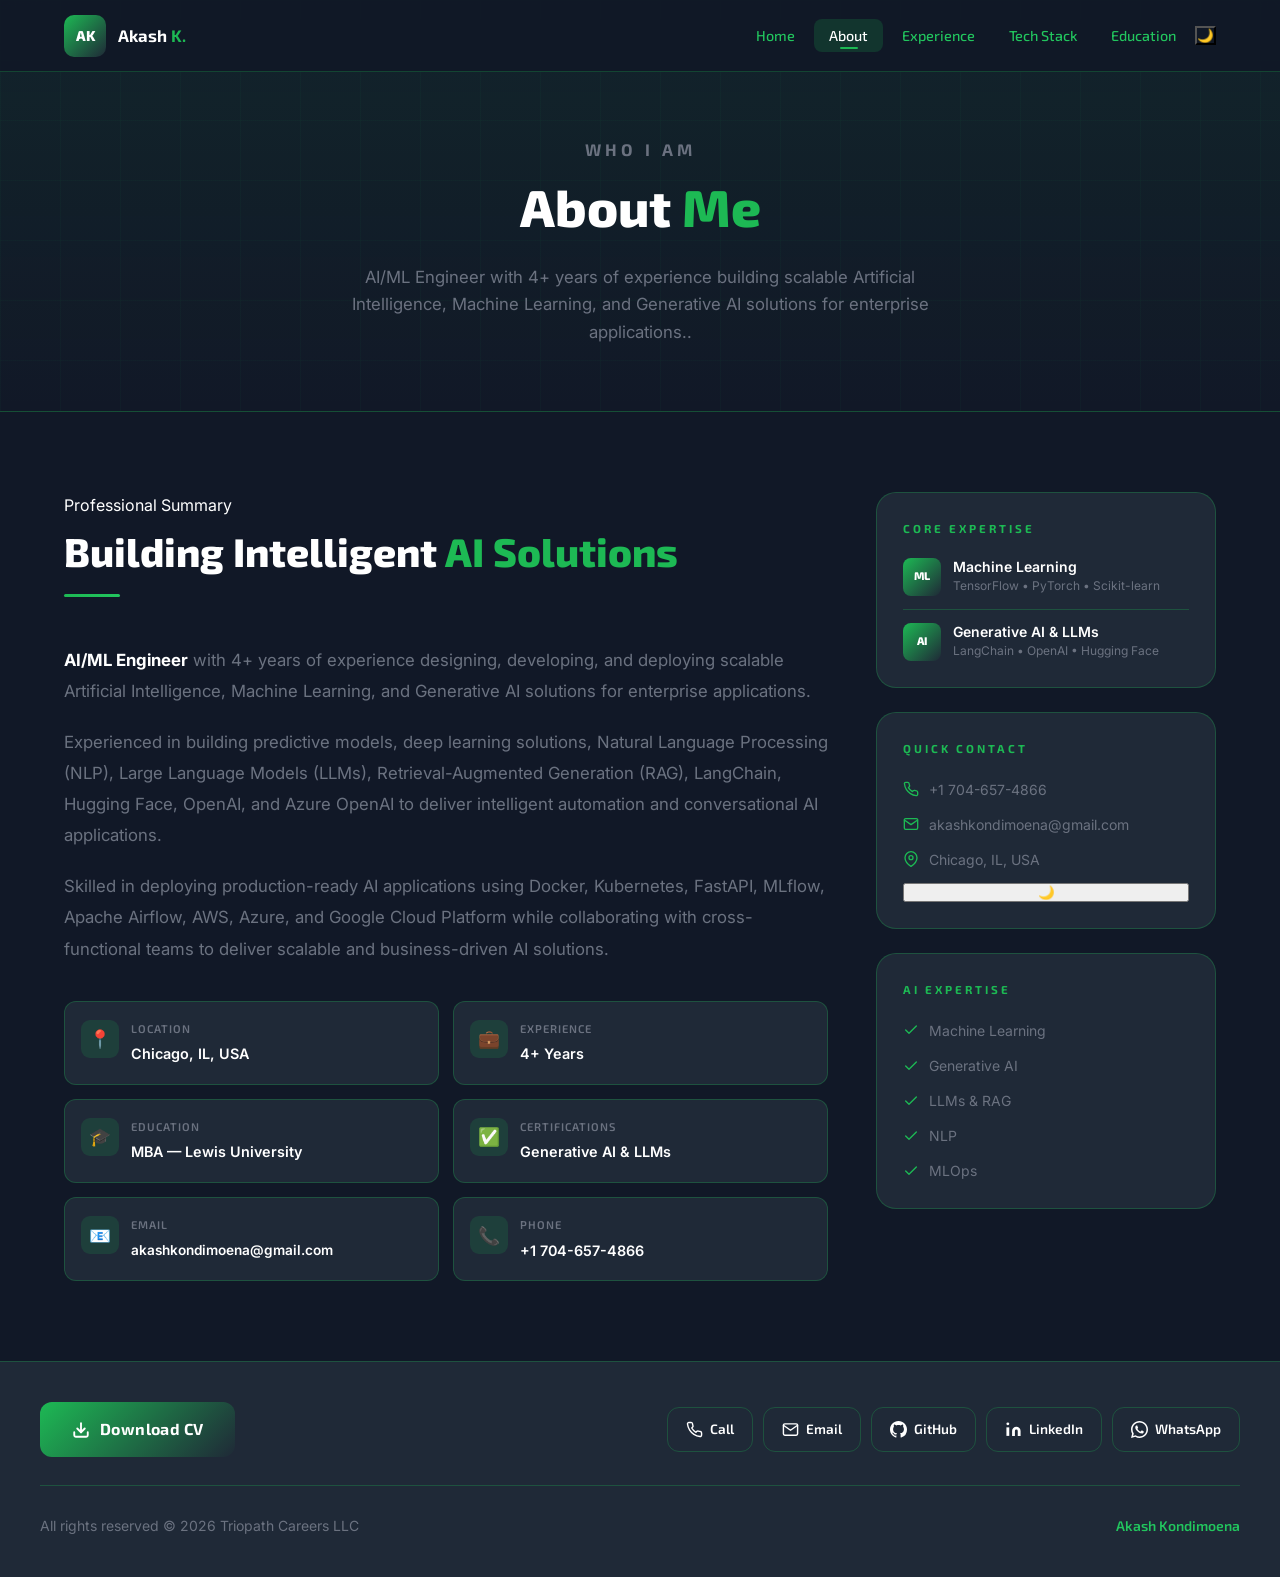
==== commit f6dc4df6: "Fix navbar links" ====
--- a/about.html
+++ b/about.html
@@ -21,31 +21,42 @@
 <body data-page="about">
 
   <!-- ── NAVBAR ─────────────────────────────────────────────── -->
-  <nav class="navbar" id="navbar" role="navigation" aria-label="Main navigation">
+    <nav class="navbar" id="navbar" role="navigation" aria-label="Main navigation">
     <div class="nav-container">
       <a aria-label='Home' class='nav-logo' href='/'>
         <span class="logo-badge" aria-hidden="true">AK</span>
         <span class="logo-name">Akash <span class="accent">K.</span></span>
       </a>
+
       <ul class="nav-menu" id="navMenu" role="menubar">
-        <!-- <li role="none"><a class='nav-link' data-page='home' href='/' role='menuitem'>Home</a></li> -->
-        <li role="none"><a class='nav-link' data-page='home' href='/home.html' role='menuitem'>Home</a></li>
-        <li role="none"><a class='nav-link' data-page='about' href='/about.html' role='menuitem'>About</a></li>
-        <li role="none"><a class='nav-link' data-page='experience' href='/experience.html'
-            role='menuitem'>Experience</a>
+        <li role="none"><a class="nav-link" data-page="home" href="home.html" role="menuitem">Home</a></li>
+        <li role="none"><a class="nav-link" data-page="about" href="about.html" role="menuitem">About</a></li>
+        <li role="none"><a class="nav-link" data-page="experience" href="experience.html" role="menuitem">Experience</a>
         </li>
-        <li role="none"><a class='nav-link' data-page='techstack' href='/techstack.html' role='menuitem'>Tech Stack</a>
+        <li role="none"><a class="nav-link" data-page="techstack" href="techstack.html" role="menuitem">Tech Stack</a>
         </li>
-        <li role="none"><a class='nav-link' data-page='education' href='/education.html' role='menuitem'>Education</a>
+        <li role="none"><a class="nav-link" data-page="education" href="education.html" role="menuitem">Education</a>
         </li>
+
+        <button id="themeToggle" class="theme-toggle" style="cursor:pointer;background-color:transparent;">
+
+
+
+          <svg xmlns="http://www.w3.org/2000/svg" width="24" height="24" viewBox="0 0 24 24" fill="none"
+            stroke="currentColor" stroke-width="2" stroke-linecap="round" stroke-linejoin="round"
+            class="lucide lucide-sun-icon lucide-sun" style="background-color: transparent; border:none;">
+            <circle cx="12" cy="12" r="4" />
+            <path d="M12 2v2" />
+            <path d="M12 20v2" />
+            <path d="m4.93 4.93 1.41 1.41" />
+            <path d="m17.66 17.66 1.41 1.41" />
+            <path d="M2 12h2" />
+            <path d="M20 12h2" />
+            <path d="m6.34 17.66-1.41 1.41" />
+            <path d="m19.07 4.93-1.41 1.41" />
+          </svg>
+        </button>
       </ul>
-      <!-- <ul class="nav-menu" id="navMenu" role="menubar">
-        <li role="none"><a class='nav-link' data-page='home' href='/' role='menuitem'>Home</a></li>
-        <li role="none"><a class='nav-link' data-page='about' href='/about' role='menuitem'>About</a></li>
-        <li role="none"><a clas s='nav-link' data-page='experience' href='/experience' role='menuitem'>Experience</a></li>
-        <li role="none"><a class='nav-link' data-page='techstack' href='/techstack' role='menuitem'>Tech Stack</a></li>
-        <li role="none"><a class='nav-link' data-page='education' href='/education' role='menuitem'>Education</a></li>
-      </ul> -->
       <button class="hamburger" id="hamburger" aria-label="Toggle navigation" aria-expanded="false">
         <span></span><span></span><span></span>
       </button>
